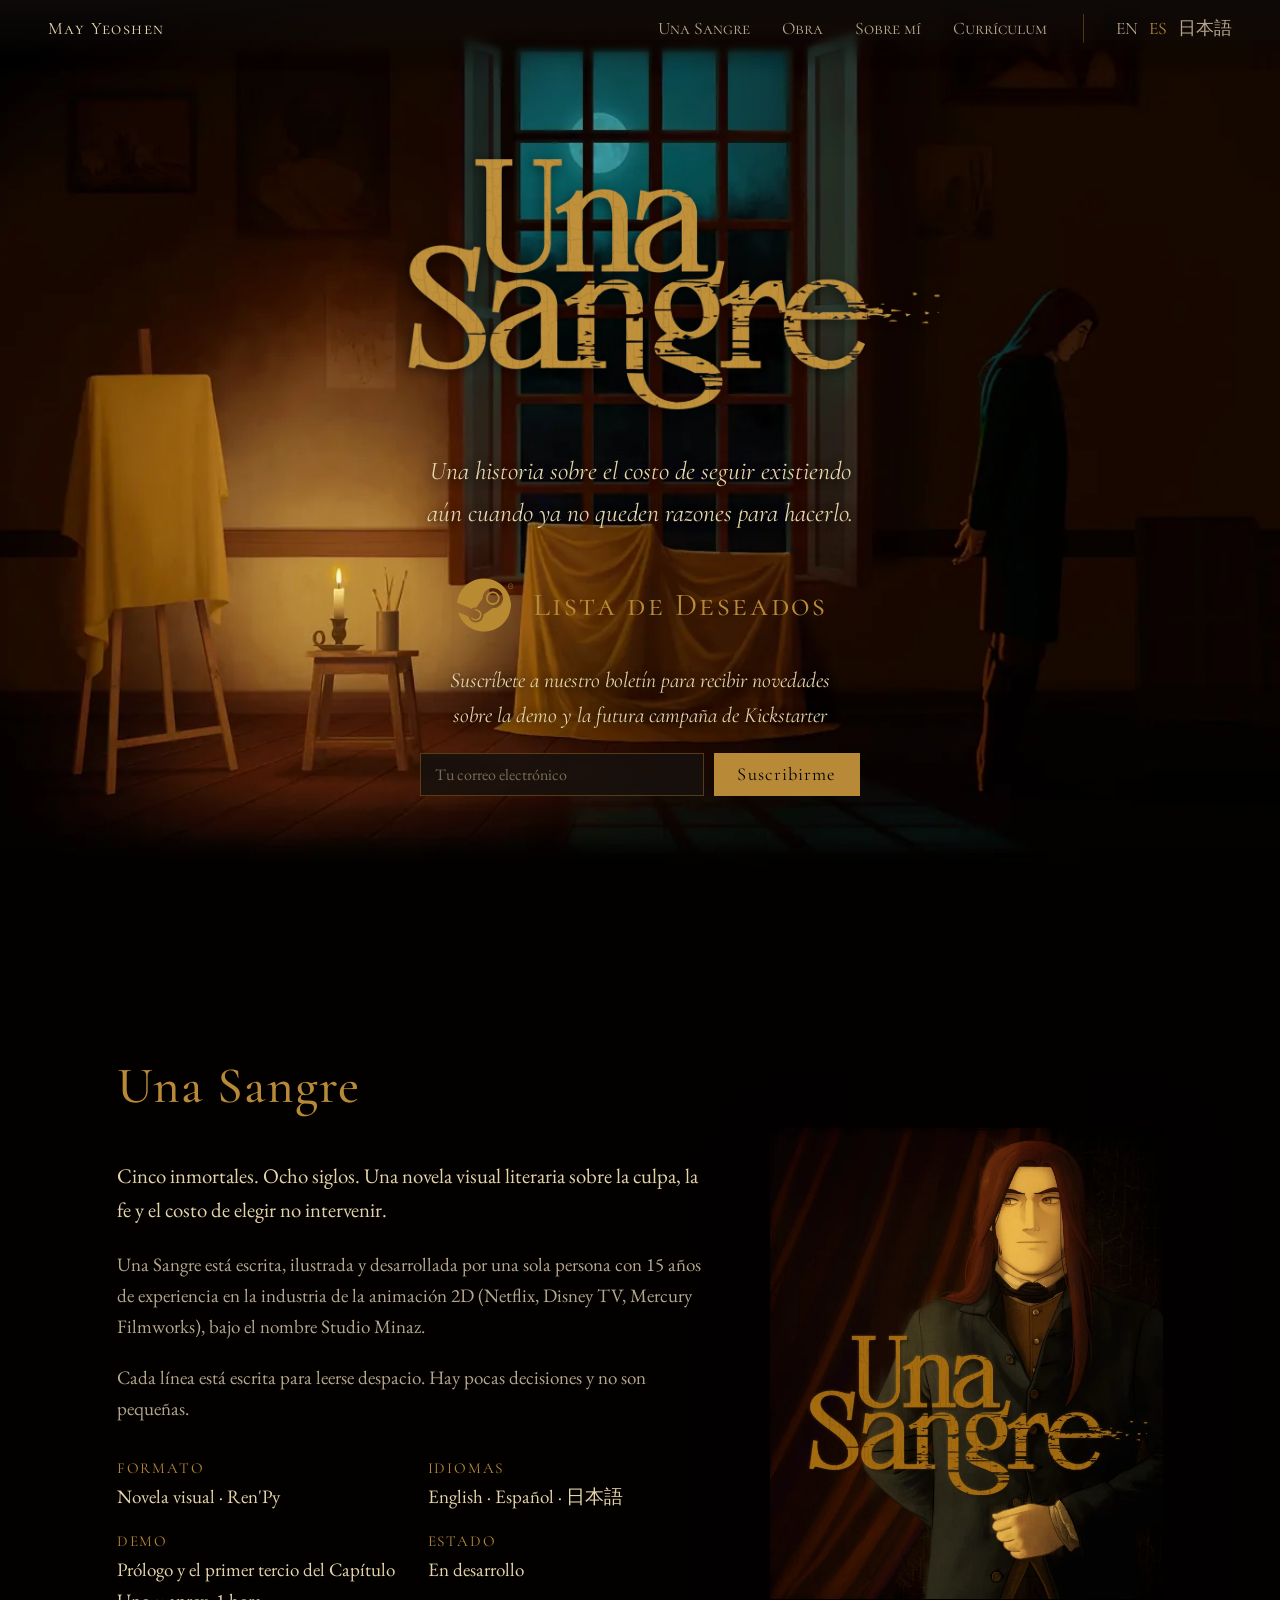
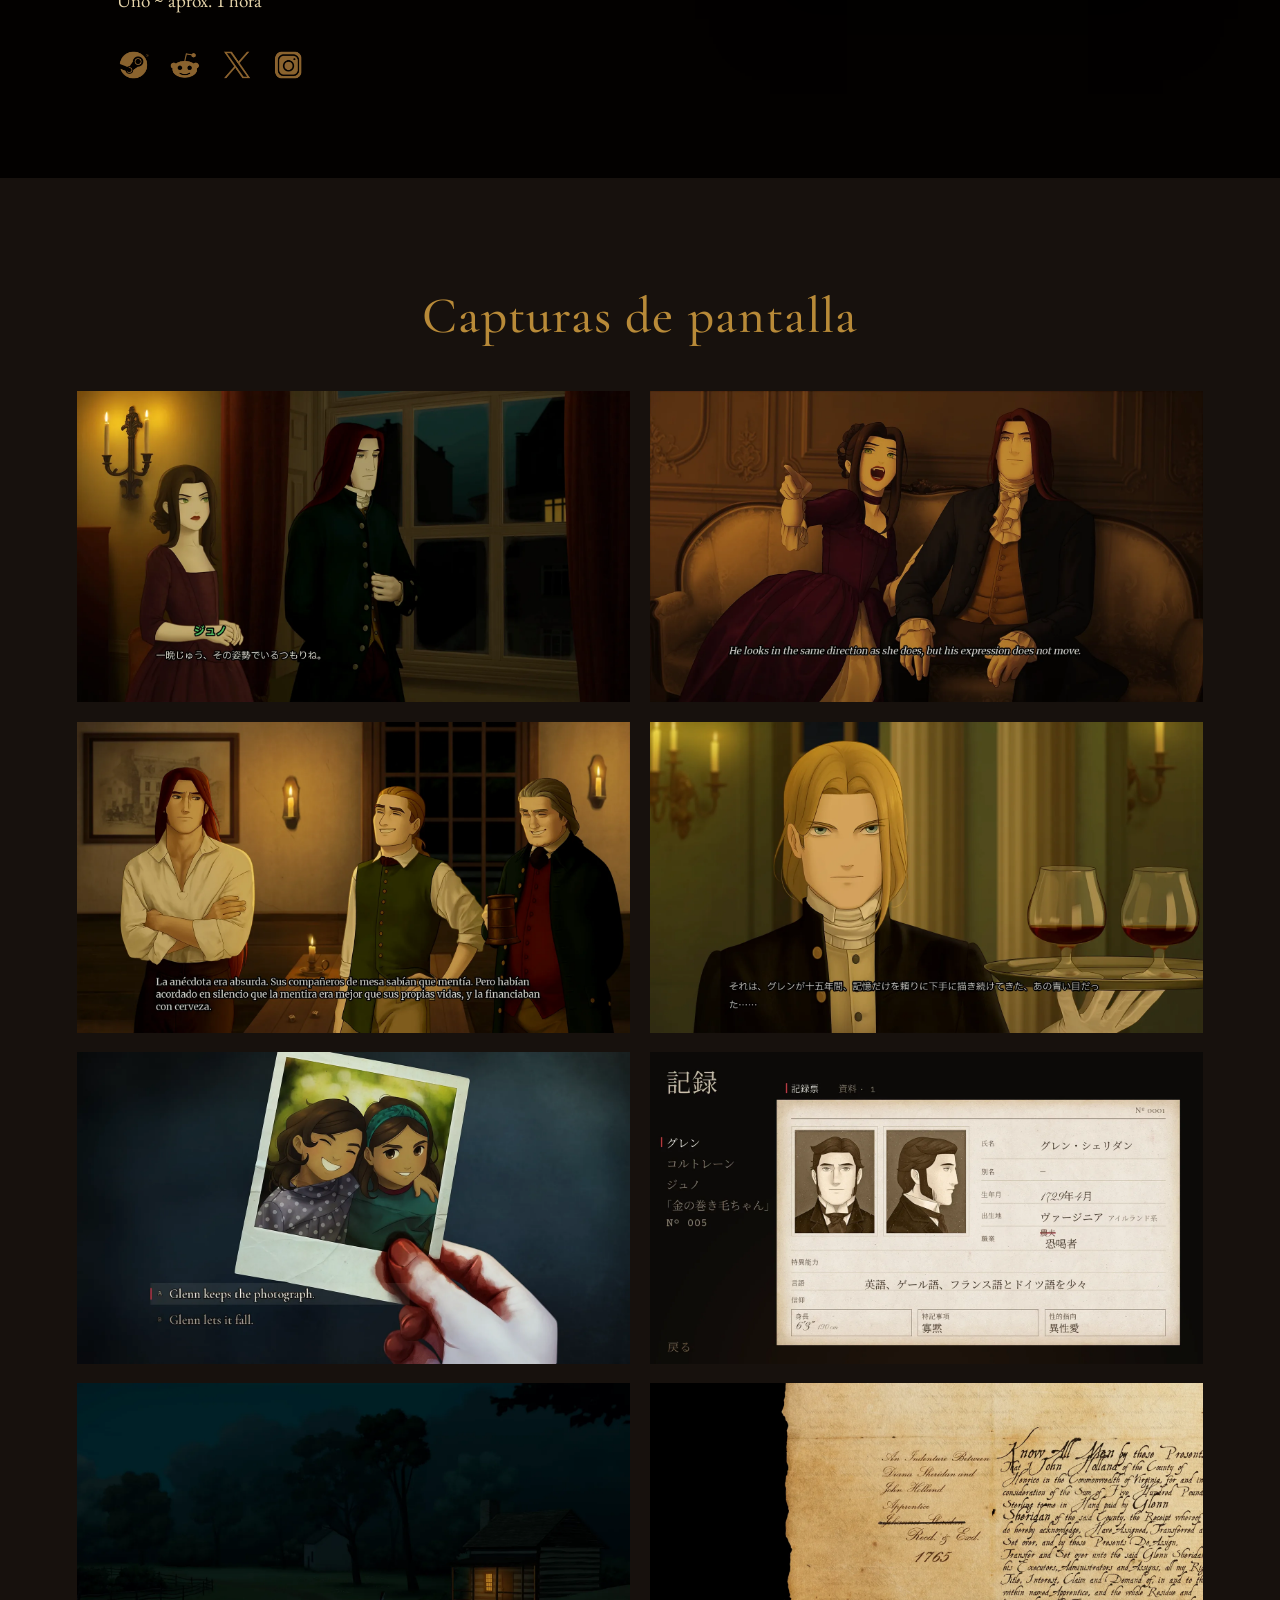
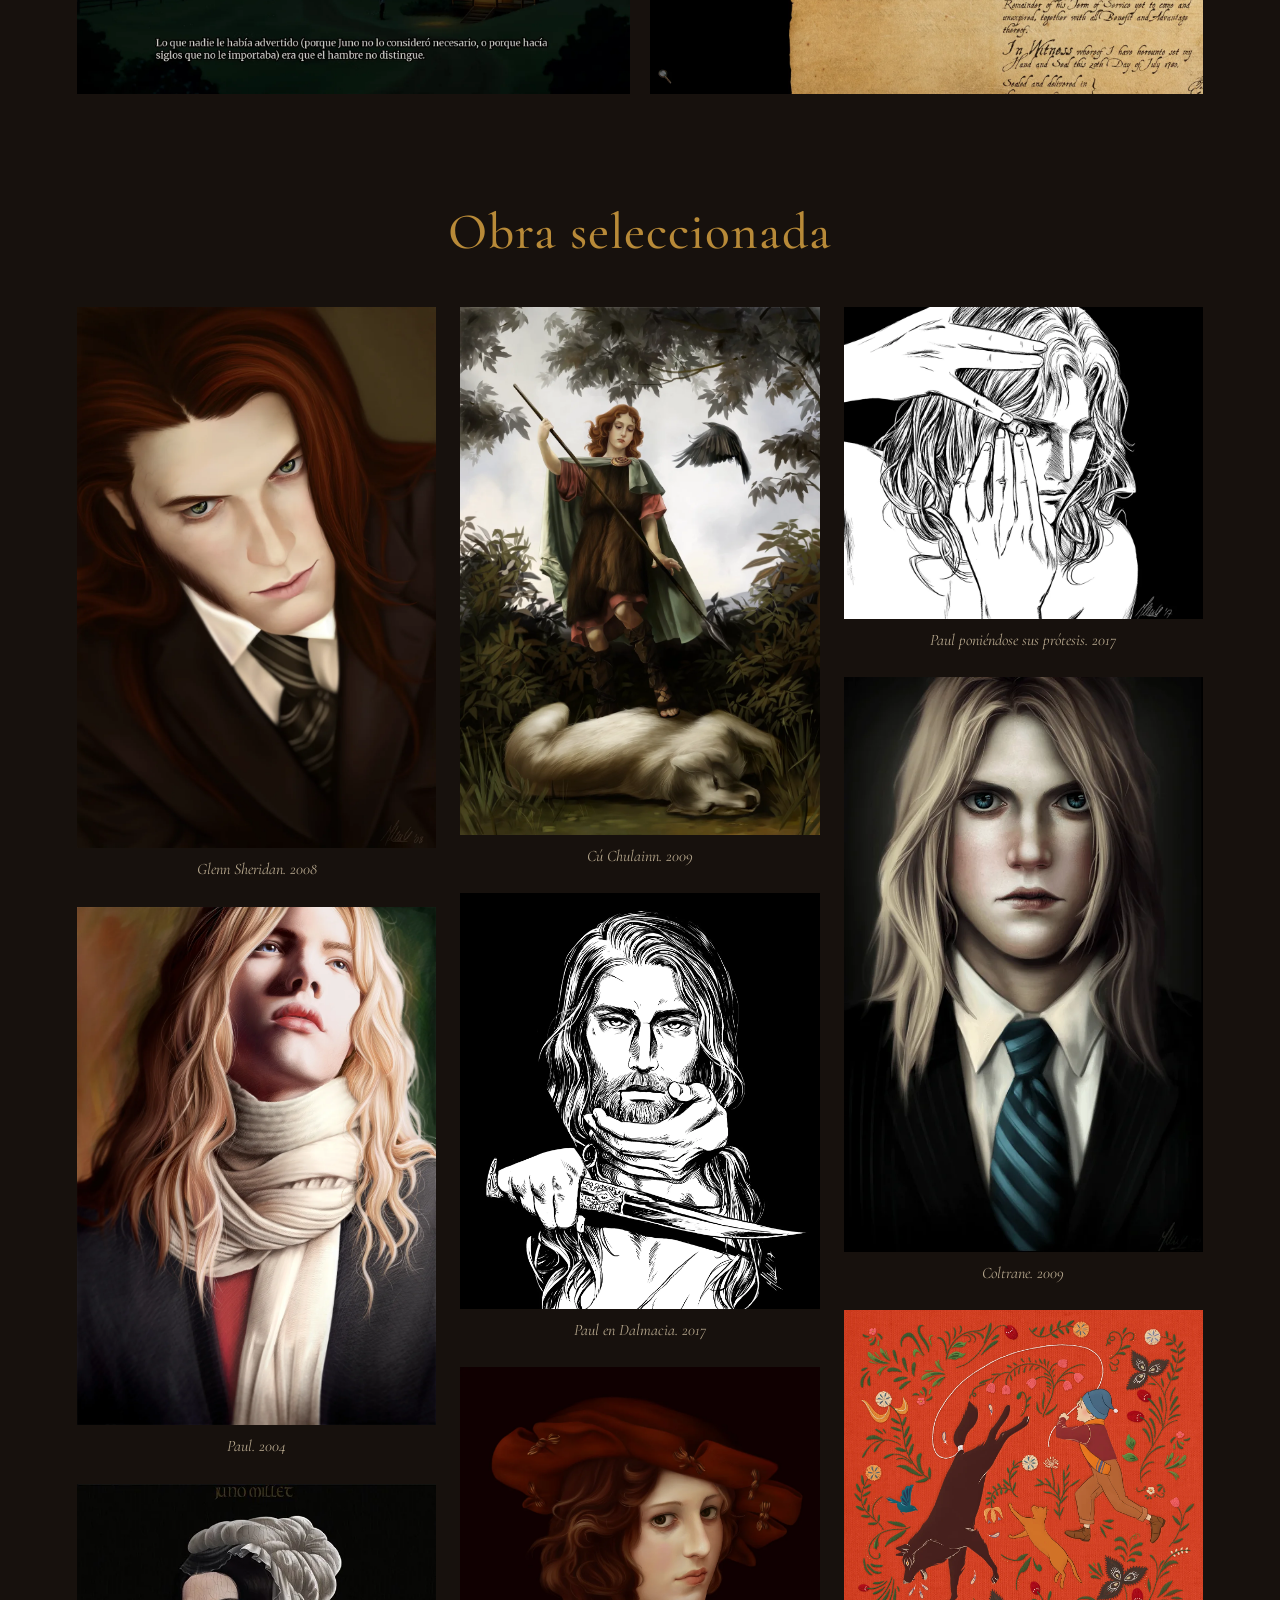
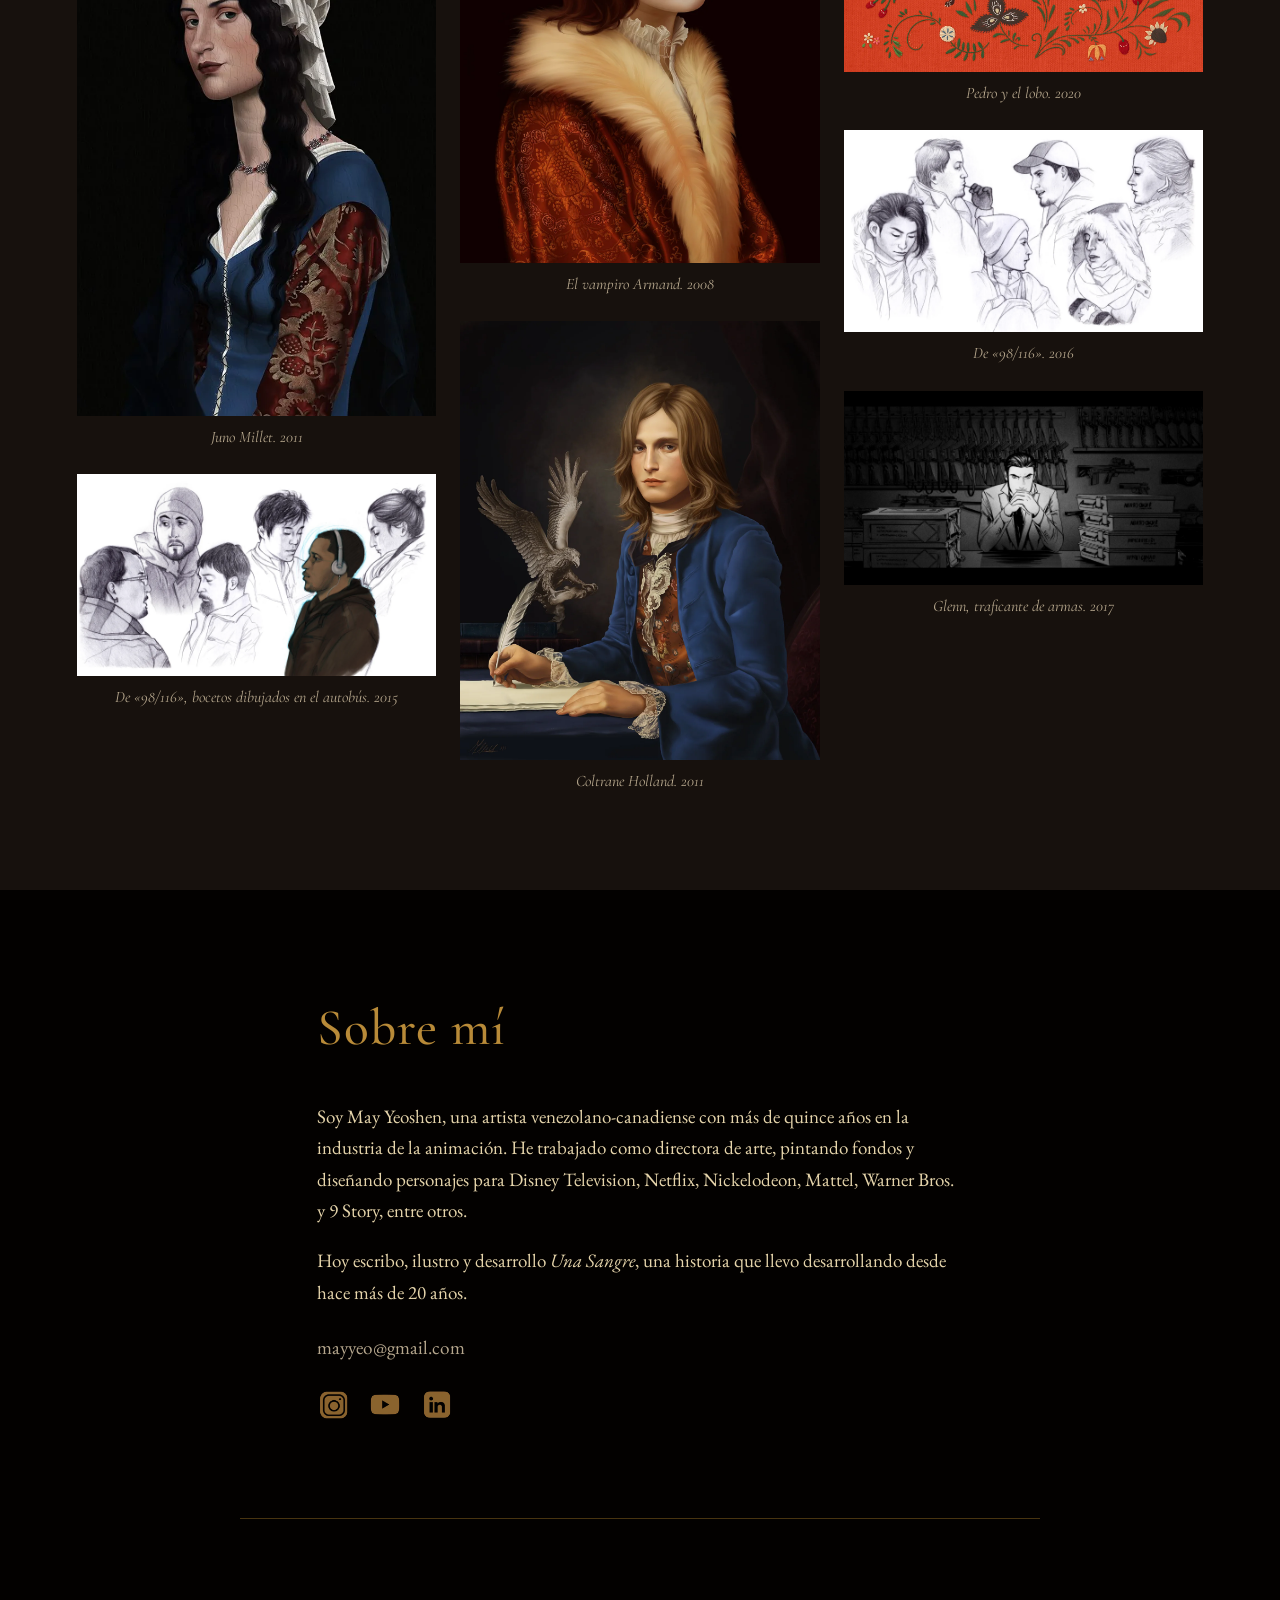
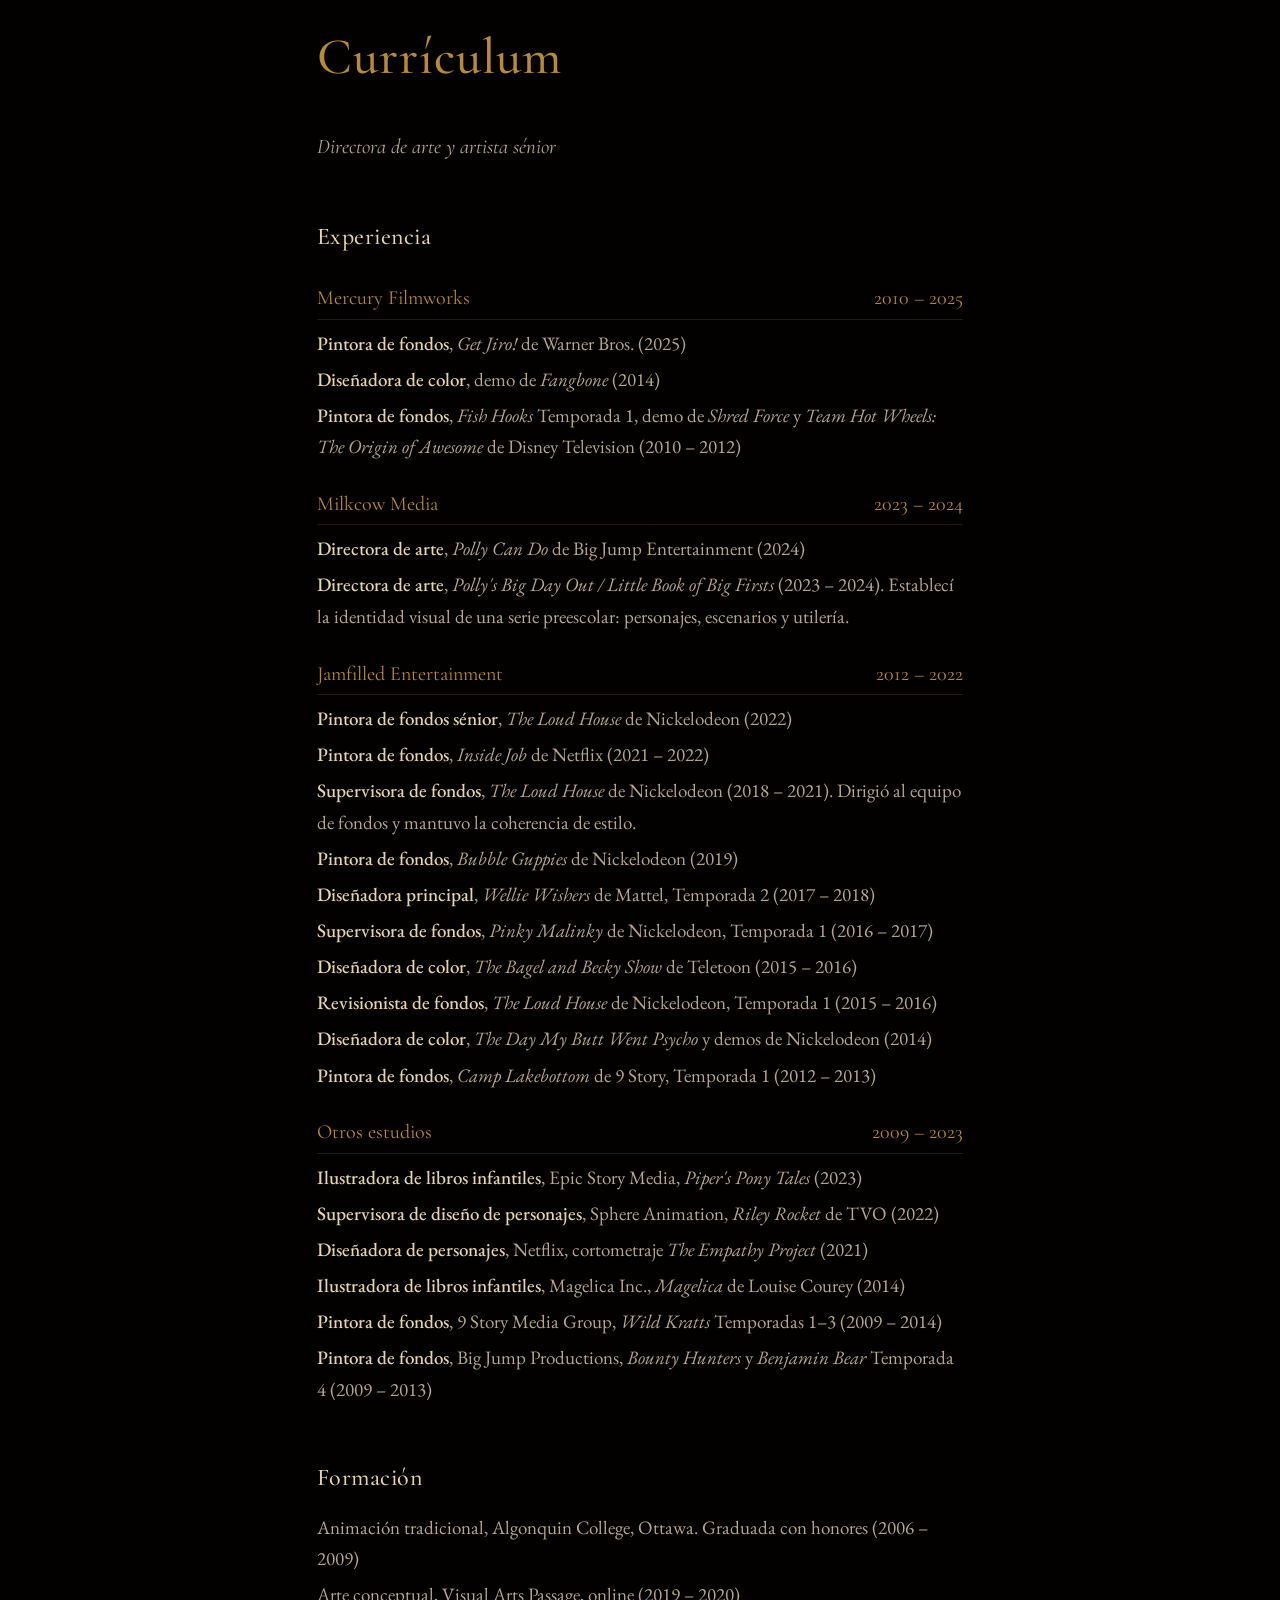
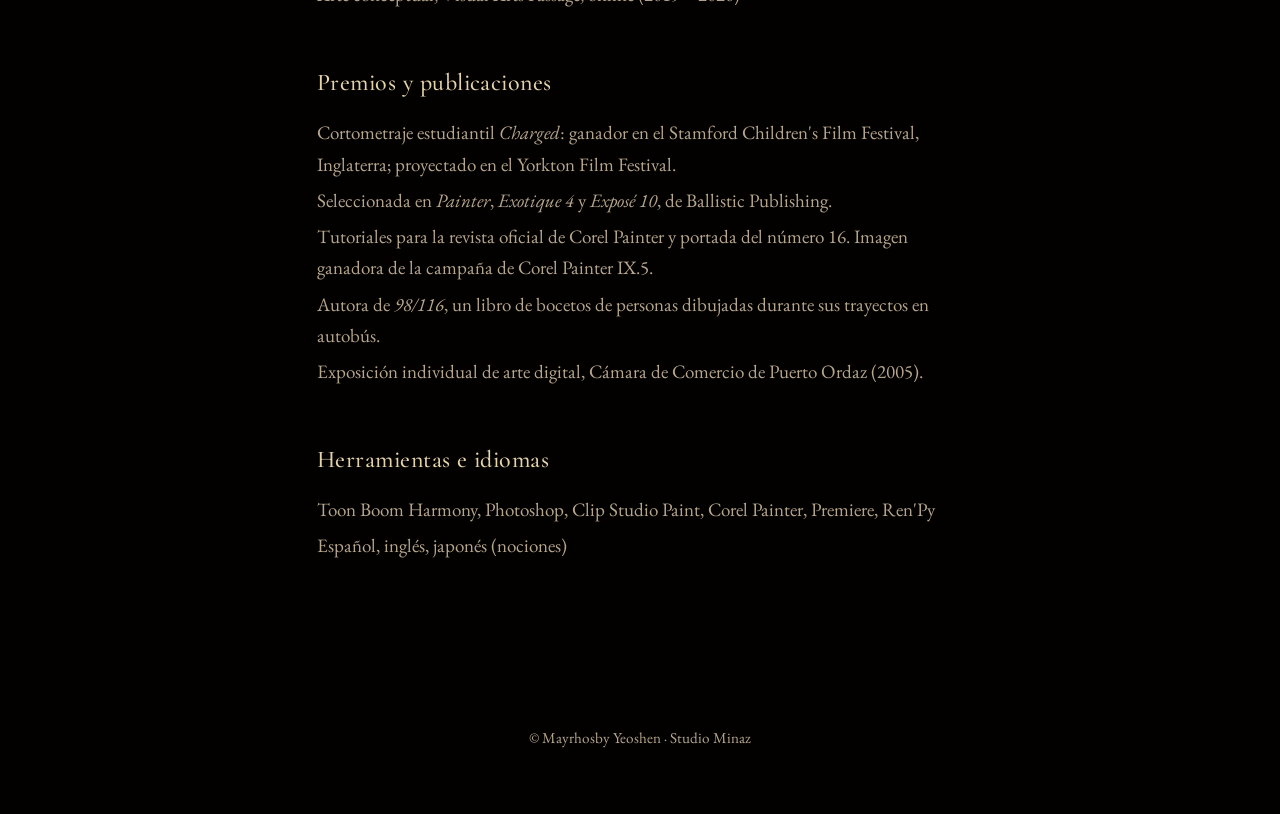
==== es/index.html @ 5b1d0a5a "Kit newsletter box. 3 languages Added Kit newsletter box below Steam wishlist. The page now works in" ====
<!doctype html>
<html lang="es">
<head>
<meta charset="utf-8">
<meta name="viewport" content="width=device-width, initial-scale=1">
<title>May Yeoshen — Una Sangre</title>
<meta name="description" content="May Yeoshen — directora de arte, ilustradora y creadora de Una Sangre, una novela visual literaria pintada a mano.">
<!-- Preview image for links shared on social media -->
<meta property="og:title" content="May Yeoshen — Una Sangre">
<meta property="og:description" content="Una novela visual literaria sobre cinco inmortales a lo largo de ocho siglos. Escrita, pintada y desarrollada por May Yeoshen.">
<meta property="og:image" content="https://mayyeo.com/img/una-sangre/hero.webp">
<meta property="og:locale" content="es_ES">
<!-- Language versions -->
<link rel="alternate" hreflang="en" href="https://mayyeo.com/">
<link rel="alternate" hreflang="es" href="https://mayyeo.com/es/">
<link rel="alternate" hreflang="ja" href="https://mayyeo.com/ja/">
<link rel="alternate" hreflang="x-default" href="https://mayyeo.com/">
<link rel="canonical" href="https://mayyeo.com/es/">
<link rel="preconnect" href="https://fonts.googleapis.com">
<link rel="preconnect" href="https://fonts.gstatic.com" crossorigin>
<link href="https://fonts.googleapis.com/css2?family=Cormorant+Garamond:ital,wght@0,400;0,500;0,600;1,400&family=Cormorant+SC:wght@500&family=EB+Garamond:ital,wght@0,400;0,500;1,400&display=swap" rel="stylesheet">
<link rel="stylesheet" href="../style.css">
</head>
<body>

<header class="nav">
  <a class="nav__name" href="#top">May Yeoshen</a>
  <nav>
    <a href="#una-sangre">Una Sangre</a>
    <a href="#work">Obra</a>
    <a href="#about">Sobre mí</a>
    <a href="#resume">Currículum</a>
    <span class="lang">
      <a href="../" hreflang="en" lang="en" >EN</a>
      <a href="./" hreflang="es" lang="es" aria-current="true">ES</a>
      <a href="../ja/" hreflang="ja" lang="ja" >日本語</a>
    </span>
  </nav>
</header>

<!-- ===================== UNA SANGRE ===================== -->
<section class="hero" id="top">
  <img class="hero__bg" src="../img/una-sangre/hero.webp" alt="">
  <div class="hero__content">
    <img class="hero__logo" src="../img/una-sangre/logo.webp" alt="Una Sangre">
    <p class="hero__line">Una historia sobre el costo de seguir existiendo<br>aún cuando ya no queden razones para hacerlo.</p>
    <div class="hero__actions">
      <a class="wishlist" href="https://store.steampowered.com/app/5543490/Una_Sangre/">
        <span class="icon icon--big">
          <img src="../img/icons/SteamLogoWL.webp" alt="">
          <img class="icon__hover" src="../img/icons/SteamLogoWLHover.webp" alt="">
        </span>
        <span class="wishlist__text">Lista de Deseados</span>
      </a>
    </div>
<!-- ===================== NEWSLETTER (KIT) ===================== -->
    <div class="newsletter">
      <p class="newsletter__note">Suscríbete a nuestro boletín para recibir novedades<br>sobre la demo y la futura campaña de Kickstarter</p>
      <script src="https://f.convertkit.com/ckjs/ck.5.js"></script>
      <form action="https://app.kit.com/forms/10202096/subscriptions" class="seva-form formkit-form newsletter__form" method="post" data-sv-form="10202096" data-uid="24d27577b9" data-format="inline" data-version="5">
        <div data-style="clean">
          <ul class="formkit-alert formkit-alert-error" data-element="errors" data-group="alert"></ul>
          <div data-element="fields" class="newsletter__fields">
            <div class="formkit-field">
              <input class="formkit-input newsletter__input" name="email_address" aria-label="Correo electrónico" placeholder="Tu correo electrónico" required="" type="email">
            </div>
            <button data-element="submit" class="btn btn--gold newsletter__submit">
              <span>Suscribirme</span>
            </button>
          </div>
        </div>
      </form>
    </div>
  </div>
</section>

<section class="game" id="una-sangre">
  <div class="game__text">
    <h2>Una Sangre</h2>
    <p class="lead">Cinco inmortales. Ocho siglos. Una novela visual literaria sobre la culpa, la fe y el costo de elegir no intervenir.</p>
    <p>Una Sangre está escrita, ilustrada y desarrollada por una sola persona con 15 años de experiencia en la industria de la animación 2D (Netflix, Disney TV, Mercury Filmworks), bajo el nombre Studio Minaz.</p>
    <p>Cada línea está escrita para leerse despacio. Hay pocas decisiones y no son pequeñas.</p>
    <dl class="facts">
      <div><dt>Formato</dt><dd>Novela visual · Ren'Py</dd></div>
      <div><dt>Idiomas</dt><dd>English · Español · 日本語</dd></div>
      <div><dt>Demo</dt><dd>Prólogo y el primer tercio del Capítulo Uno ~ aprox. 1 hora</dd></div>
      <div><dt>Estado</dt><dd>En desarrollo</dd></div>
    </dl>
    <div class="socials">
      <a class="icon" href="https://store.steampowered.com/app/5543490/Una_Sangre/" aria-label="Una Sangre en Steam" title="Una Sangre en Steam">
        <img src="../img/icons/steam.webp" alt="">
        <img class="icon__hover" src="../img/icons/steam-hover.webp" alt="">
      </a>
      <a class="icon" href="https://www.reddit.com/r/UnaSangreVN/" aria-label="r/UnaSangreVN en Reddit" title="r/UnaSangreVN en Reddit">
        <img src="../img/icons/reddit.webp" alt="">
        <img class="icon__hover" src="../img/icons/reddit-hover.webp" alt="">
      </a>
      <a class="icon" href="https://x.com/studioMinaz" aria-label="Studio Minaz en X" title="Studio Minaz en X">
        <img src="../img/icons/x.webp" alt="">
        <img class="icon__hover" src="../img/icons/x-hover.webp" alt="">
      </a>
      <a class="icon" href="https://www.instagram.com/studiominaz/" aria-label="Studio Minaz en Instagram" title="Studio Minaz en Instagram">
        <img src="../img/icons/instagram.webp" alt="">
        <img class="icon__hover" src="../img/icons/instagram-hover.webp" alt="">
      </a>
    </div>
  </div>
  <figure class="game__capsule">
    <img src="../img/una-sangre/store_capsule_vertical.webp" alt="Glenn Sheridan, arte principal de Una Sangre" loading="lazy">
  </figure>
</section>


<!-- ===================== WORK ===================== -->
<section class="work" id="work">
  <h2>Capturas de pantalla</h2>
  <div class="screens">
    <figure><a href="../img/screens/01.webp" class="zoom"><img src="../img/screens/01.webp" alt="Juno y Glenn en una habitación europea, versión japonesa" loading="lazy"></a></figure>
    <figure><a href="../img/screens/02.webp" class="zoom"><img src="../img/screens/02.webp" alt="Juno riendo en un salón, versión en inglés" loading="lazy"></a></figure>
    <figure><a href="../img/screens/03.webp" class="zoom"><img src="../img/screens/03.webp" alt="La taberna, versión en español" loading="lazy"></a></figure>
    <figure><a href="../img/screens/04.webp" class="zoom"><img src="../img/screens/04.webp" alt="Coltrane en la fiesta de los Holland, versión japonesa" loading="lazy"></a></figure>
    <figure><a href="../img/screens/05.webp" class="zoom"><img src="../img/screens/05.webp" alt="Decisión Uno: la polaroid" loading="lazy"></a></figure>
    <figure><a href="../img/screens/06.webp" class="zoom"><img src="../img/screens/06.webp" alt="Archivo: registro de Glenn" loading="lazy"></a></figure>
    <figure><a href="../img/screens/07.webp" class="zoom"><img src="../img/screens/07.webp" alt="La casa de Diana, versión en español" loading="lazy"></a></figure>
    <figure><a href="../img/screens/08.webp" class="zoom"><img src="../img/screens/08.webp" alt="Contrato de servidumbre. 1765" loading="lazy"></a></figure>
  </div>

  <h2 class="work__title">Obra seleccionada</h2>
  <div class="masonry">
    <figure><a href="../img/work/glenn-2008.webp" class="zoom"><img src="../img/work/glenn-2008.webp" alt="Retrato de un hombre de cabello largo y rojo con traje oscuro" loading="lazy"></a><figcaption>Glenn Sheridan. 2008</figcaption></figure>
    <figure><a href="../img/work/paul-scarf.webp" class="zoom"><img src="../img/work/paul-scarf.webp" alt="Retrato de un joven de cabello largo y rubio con una bufanda blanca" loading="lazy"></a><figcaption>Paul. 2004</figcaption></figure>
    <figure><a href="../img/work/juno-millet.webp" class="zoom"><img src="../img/work/juno-millet.webp" alt="Retrato de una mujer con trajedel siglo XVI" loading="lazy"></a><figcaption>Juno Millet. 2011</figcaption></figure>
    <figure><a href="../img/work/bus-01.webp" class="zoom"><img src="../img/work/bus-01.webp" alt="Bocetos a lápiz de pasajeros de autobús" loading="lazy"></a><figcaption>De «98/116», bocetos dibujados en el autobús. 2015</figcaption></figure>
    <figure><a href="../img/work/cuchulainn.webp" class="zoom"><img src="../img/work/cuchulainn.webp" alt="Ilustración de un guerrero con una lanza de pie sobre un lobo caído" loading="lazy"></a><figcaption>Cú Chulainn. 2009</figcaption></figure>
    <figure><a href="../img/work/dagger-ink.webp" class="zoom"><img src="../img/work/dagger-ink.webp" alt="Dibujo a tinta de un hombre barbudo con una daga en el cuello" loading="lazy"></a><figcaption>Paul en Dalmacia. 2017</figcaption></figure>
    <figure><a href="../img/work/red-cap.webp" class="zoom"><img src="../img/work/red-cap.webp" alt="Retrato de estilo renacentista con traje rojo" loading="lazy"></a><figcaption>El vampiro Armand. 2008</figcaption></figure>
    <figure><a href="../img/work/quill.webp" class="zoom"><img src="../img/work/quill.webp" alt="Retrato del siglo XVIII de un joven escribiendo con una pluma" loading="lazy"></a><figcaption>Coltrane Holland. 2011</figcaption></figure>
    <figure><a href="../img/work/hands-ink.webp" class="zoom"><img src="../img/work/hands-ink.webp" alt="Dibujo a tinta de un hombre colocándose unos ojos protésicos" loading="lazy"></a><figcaption>Paul poniéndose sus prótesis. 2017</figcaption></figure>
    <figure><a href="../img/work/blond-suit.webp" class="zoom"><img src="../img/work/blond-suit.webp" alt="Retrato de un joven rubio con traje y corbata a rayas" loading="lazy"></a><figcaption>Coltrane. 2009</figcaption></figure>
    <figure><a href="../img/work/folk-red.webp" class="zoom"><img src="../img/work/folk-red.webp" alt="Ilustración de arte popular de un niño, un lobo y un gato sobre fondo rojo" loading="lazy"></a><figcaption>Pedro y el lobo. 2020</figcaption></figure>
    <figure><a href="../img/work/bus-02.webp" class="zoom"><img src="../img/work/bus-02.webp" alt="Bocetos a lápiz de pasajeros de autobús en invierno" loading="lazy"></a><figcaption>De «98/116». 2016</figcaption></figure>
    <figure><a href="../img/work/armory.webp" class="zoom"><img src="../img/work/armory.webp" alt="Ilustración a tinta de un hombre con traje frente a una pared de fusiles" loading="lazy"></a><figcaption>Glenn, traficante de armas. 2017</figcaption></figure>
  </div>
</section>

<!-- ===================== ABOUT ===================== -->
<section class="about" id="about">
  <h2>Sobre mí</h2>
  <p>Soy May Yeoshen, una artista venezolano-canadiense con más de quince años en la industria de la animación. He trabajado como directora de arte, pintando fondos y diseñando personajes para Disney Television, Netflix, Nickelodeon, Mattel, Warner Bros. y 9 Story, entre otros.</p>
  <p>Hoy escribo, ilustro y desarrollo <em>Una Sangre</em>, una historia que llevo desarrollando desde hace más de 20 años.</p>
  <p class="contact"><a href="mailto:mayyeo@gmail.com">mayyeo@gmail.com</a></p>
  <div class="socials">
      <a class="icon" href="https://www.instagram.com/mayyeoshen" aria-label="Instagram" title="Instagram">
        <img src="../img/icons/instagram.webp" alt="">
        <img class="icon__hover" src="../img/icons/instagram-hover.webp" alt="">
      </a>
      <a class="icon" href="https://www.youtube.com/@MayYeo" aria-label="YouTube" title="YouTube">
        <img src="../img/icons/youtube.webp" alt="">
        <img class="icon__hover" src="../img/icons/youtube-hover.webp" alt="">
      </a>
      <a class="icon" href="https://www.linkedin.com/in/mayrhosby-yeoshen-17bb9021/" aria-label="LinkedIn" title="LinkedIn">
        <img src="../img/icons/linkedin.webp" alt="">
        <img class="icon__hover" src="../img/icons/linkedin-hover.webp" alt="">
      </a>
  </div>
</section>

<!-- ===================== RÉSUMÉ ===================== -->
<section class="resume" id="resume">
  <h2>Currículum</h2>
  <p class="resume__title">Directora de arte y artista sénior</p>

  <h3>Experiencia</h3>

  <div class="job"><div class="job__head"><span>Mercury Filmworks</span><span>2010 – 2025</span></div>
    <p><b>Pintora de fondos</b>, <i>Get Jiro!</i> de Warner Bros. (2025)</p>
    <p><b>Diseñadora de color</b>, demo de <i>Fangbone</i> (2014)</p>
    <p><b>Pintora de fondos</b>, <i>Fish Hooks</i> Temporada 1, demo de <i>Shred Force</i> y <i>Team Hot Wheels: The Origin of Awesome</i> de Disney Television (2010 – 2012)</p>
  </div>

  <div class="job"><div class="job__head"><span>Milkcow Media</span><span>2023 – 2024</span></div>
    <p><b>Directora de arte</b>, <i>Polly Can Do</i> de Big Jump Entertainment (2024)</p>
    <p><b>Directora de arte</b>, <i>Polly's Big Day Out / Little Book of Big Firsts</i> (2023 – 2024). Establecí la identidad visual de una serie preescolar: personajes, escenarios y utilería.</p>
  </div>

  <div class="job"><div class="job__head"><span>Jamfilled Entertainment</span><span>2012 – 2022</span></div>
    <p><b>Pintora de fondos sénior</b>, <i>The Loud House</i> de Nickelodeon (2022)</p>
    <p><b>Pintora de fondos</b>, <i>Inside Job</i> de Netflix (2021 – 2022)</p>
    <p><b>Supervisora de fondos</b>, <i>The Loud House</i> de Nickelodeon (2018 – 2021). Dirigió al equipo de fondos y mantuvo la coherencia de estilo.</p>
    <p><b>Pintora de fondos</b>, <i>Bubble Guppies</i> de Nickelodeon (2019)</p>
    <p><b>Diseñadora principal</b>, <i>Wellie Wishers</i> de Mattel, Temporada 2 (2017 – 2018)</p>
    <p><b>Supervisora de fondos</b>, <i>Pinky Malinky</i> de Nickelodeon, Temporada 1 (2016 – 2017)</p>
    <p><b>Diseñadora de color</b>, <i>The Bagel and Becky Show</i> de Teletoon (2015 – 2016)</p>
    <p><b>Revisionista de fondos</b>, <i>The Loud House</i> de Nickelodeon, Temporada 1 (2015 – 2016)</p>
    <p><b>Diseñadora de color</b>, <i>The Day My Butt Went Psycho</i> y demos de Nickelodeon (2014)</p>
    <p><b>Pintora de fondos</b>, <i>Camp Lakebottom</i> de 9 Story, Temporada 1 (2012 – 2013)</p>
  </div>

  <div class="job"><div class="job__head"><span>Otros estudios</span><span>2009 – 2023</span></div>
    <p><b>Ilustradora de libros infantiles</b>, Epic Story Media, <i>Piper's Pony Tales</i> (2023)</p>
    <p><b>Supervisora de diseño de personajes</b>, Sphere Animation, <i>Riley Rocket</i> de TVO (2022)</p>
    <p><b>Diseñadora de personajes</b>, Netflix, cortometraje <i>The Empathy Project</i> (2021)</p>
    <p><b>Ilustradora de libros infantiles</b>, Magelica Inc., <i>Magelica</i> de Louise Courey (2014)</p>
    <p><b>Pintora de fondos</b>, 9 Story Media Group, <i>Wild Kratts</i> Temporadas 1–3 (2009 – 2014)</p>
    <p><b>Pintora de fondos</b>, Big Jump Productions, <i>Bounty Hunters</i> y <i>Benjamin Bear</i> Temporada 4 (2009 – 2013)</p>
  </div>

  <h3>Formación</h3>
  <p>Animación tradicional, Algonquin College, Ottawa. Graduada con honores (2006 – 2009)</p>
  <p>Arte conceptual, Visual Arts Passage, online (2019 – 2020)</p>

  <h3>Premios y publicaciones</h3>
  <p>Cortometraje estudiantil <i>Charged</i>: ganador en el Stamford Children's Film Festival, Inglaterra; proyectado en el Yorkton Film Festival.</p>
  <p>Seleccionada en <i>Painter</i>, <i>Exotique 4</i> y <i>Exposé 10</i>, de Ballistic Publishing.</p>
  <p>Tutoriales para la revista oficial de Corel Painter y portada del número 16. Imagen ganadora de la campaña de Corel Painter IX.5.</p>
  <p>Autora de <i>98/116</i>, un libro de bocetos de personas dibujadas durante sus trayectos en autobús.</p>
  <p>Exposición individual de arte digital, Cámara de Comercio de Puerto Ordaz (2005).</p>

  <h3>Herramientas e idiomas</h3>
  <p>Toon Boom Harmony, Photoshop, Clip Studio Paint, Corel Painter, Premiere, Ren'Py</p>
  <p>Español, inglés, japonés (nociones)</p>
</section>

<footer class="foot">
  <p>© Mayrhosby Yeoshen · Studio Minaz</p>
</footer>

<!-- Click on any image to see it larger -->
<dialog class="lightbox" id="lightbox">
  <img src="" alt="">
  <button type="button" aria-label="Cerrar">×</button>
</dialog>
<script>
  const box = document.getElementById('lightbox');
  const big = box.querySelector('img');
  document.querySelectorAll('a.zoom').forEach(a => {
    a.addEventListener('click', e => {
      e.preventDefault();
      big.src = a.getAttribute('href');
      big.alt = a.querySelector('img').alt;
      box.showModal();
    });
  });
  box.addEventListener('click', () => box.close());
</script>

</body>
</html>
---- style.css ----
/* ---------- Colours and type ---------- */
:root{
  --ink:#030100;          /* page background */
  --ink-2:#17110d;        /* raised sections */
  --paper:#e5d4aa;        /* main text */
  --paper-dim:#b5a68c;    /* secondary text */
  --gold:#b88a38;         /* Una Sangre logo gold */
  --gold-soft:rgba(200,146,47,.35);
  --serif-display:"Cormorant Garamond", Georgia, serif;
  --serif-menu:"Cormorant SC", Georgia, serif;
  --serif-text:"EB Garamond", Georgia, serif;
}
*{box-sizing:border-box}
html{scroll-behavior:smooth}
body{
  margin:0; background:var(--ink); color:var(--paper);
  font-family:var(--serif-text); font-size:19px; line-height:1.65;
  -webkit-font-smoothing:antialiased;
}
img{max-width:100%; display:block}
a{color:var(--paper-dim); text-decoration:none}
a:hover{color:var(--paper)}
h2,h3{font-family:var(--serif-display); font-weight:500; letter-spacing:.02em; margin:0 0 .6em}
h2{font-size:clamp(2.2rem,5vw,3.2rem); color:var(--gold)}
h3{font-size:1.5rem; color:var(--paper); margin-top:2.2em}

/* ---------- Navigation ---------- */
.nav{
  position:fixed; inset:0 0 auto 0; z-index:10;
  display:flex; justify-content:space-between; align-items:center; gap:1rem;
  padding:.9rem clamp(16px,4vw,48px) 1.8rem;
  background:linear-gradient(to bottom, rgba(13,10,8,.92), rgba(13,10,8,0));
  backdrop-filter:blur(3px);
  -webkit-mask-image:linear-gradient(to bottom, #000 55%, transparent);
      mask-image:linear-gradient(to bottom, #000 55%, transparent);
  font-family:var(--serif-menu); font-size:1.1rem;
}
.nav__name{color:var(--paper); letter-spacing:.08em}
.nav nav{display:flex; gap:clamp(.8rem,2.5vw,2rem); flex-wrap:wrap; justify-content:flex-end}
.nav nav a{color:var(--paper-dim)}
.nav nav a:hover{color:var(--paper); text-decoration:none}

/* ---------- Hero ---------- */
.hero{position:relative; min-height:100svh; display:grid; place-items:center; overflow:hidden}
.hero__bg{position:absolute; inset:0; width:100%; height:100%; object-fit:cover; object-position:60% center}
.hero__content{position: relative; text-align: center; padding: 3rem 16px 3.5rem; max-width: 760px}
.hero__logo{width:min(560px,82vw); margin:0 auto 1.4rem; transform:translateX(6%)}
.hero__line{font-family:var(--serif-display); font-style:italic; font-size:clamp(1.25rem,2.6vw,1.6rem); color:var(--paper); margin:0 0 2rem; text-shadow:0 2px 10px rgba(0,0,0,.8)}
.hero__actions{display:flex; gap:1rem; justify-content:center; flex-wrap:wrap}

.btn{
  display:inline-block; padding:.7rem 1.5rem; border:1px solid var(--gold-soft);
  color:var(--paper); font-family:var(--serif-display); font-size:1.15rem; letter-spacing:.06em;
  background:rgba(13,10,8,.45); transition:border-color .2s, background .2s;
}
.btn:hover{border-color:var(--gold); text-decoration:none}
.btn--gold{background:var(--gold); color:var(--ink); border-color:var(--gold)}
.btn--gold:hover{background:#cda14f}

/* ---------- Game ---------- */
section{padding:clamp(3rem,8vw,6rem) clamp(16px,6vw,96px)}
.game{display:grid; grid-template-columns:1.2fr .8fr; gap:clamp(2rem,5vw,5rem); align-items:center; max-width:1200px; margin:0 auto}
.lead{font-size:1.3rem; color:var(--paper)}
.game p{color:var(--paper-dim)}
.game .lead{color:var(--paper)}
.game__capsule img{border:0px solid var(--gold-soft); box-shadow:0 20px 50px rgba(0,0,0,.6)}
.facts{display:grid; grid-template-columns:repeat(2,1fr); gap:1rem 2rem; margin:2rem 0}
.facts dt{font-family:var(--serif-display); color:var(--gold); font-size:.95rem; letter-spacing:.12em; text-transform:uppercase}
.facts dd{margin:0}
.links{display:flex; gap:1.5rem; flex-wrap:wrap; font-family:var(--serif-display); font-size:1.15rem}



figure{margin:0}
figcaption{font-family:var(--serif-display); font-style:italic; color:var(--paper-dim); font-size:1rem; margin-top:.5rem; text-align:center}

/* ---------- Work ---------- */
.work{background:var(--ink-2)}
.work h2{text-align:center}
.masonry{columns:3 300px; column-gap:1.5rem; max-width:1300px; margin:2rem auto 0}
.masonry figure{break-inside:avoid; margin-bottom:1.5rem}

/* ---------- About & Résumé ---------- */
.about,.resume{max-width:800px; margin:0 auto}
.about p{color:var(--paper)}
.contact{font-size:1.2rem; margin:1.5rem 0}
.resume{border-top:1px solid var(--gold-soft)}
.resume__title{font-family:var(--serif-display); font-style:italic; font-size:1.3rem; color:var(--paper-dim); margin-top:-.4rem}
.resume p{margin:.3rem 0; color:var(--paper-dim)}
.resume b{color:var(--paper); font-weight:500}
.job{margin:1.6rem 0}
.job__head{display:flex; justify-content:space-between; gap:1rem; font-family:var(--serif-display); font-size:1.25rem; color:var(--gold); border-bottom:1px solid rgba(200,146,47,.18); padding-bottom:.2rem; margin-bottom:.5rem}

.foot{text-align:center; padding:3rem 16px; color:var(--paper-dim); font-size:.95rem}

/* ---------- Social icons (normal / hover swap) ---------- */
.socials{display:flex; gap:1.1rem; align-items:center; flex-wrap:wrap}
.icon{position:relative; display:inline-block; width:34px; height:34px}
.icon img{position:absolute; inset:0; width:100%; height:100%; object-fit:contain; transition:none}
.icon .icon__hover{opacity:0}
.icon:hover .icon__hover{opacity:1}
.icon:focus-visible{outline:1px solid var(--gold); outline-offset:4px}

/* ---------- Big Steam wishlist button ---------- */
.wishlist{display:inline-flex; align-items:center; gap:1rem; padding:.4rem .6rem}
.wishlist:hover{text-decoration:none}
.icon--big{width:64px; height:64px}
.wishlist:hover .icon .icon__hover{opacity:1}
.wishlist__text{font-family:var(--serif-menu); font-size:2rem; letter-spacing:.08em; color:var(--gold); transition:color .25s, text-shadow .25s}
.wishlist:hover .wishlist__text{color:#e9cf96; text-shadow:0 0 18px rgba(202,170,113,.55)}

/* ---------- Screenshots ---------- */
.screens{display:grid; grid-template-columns:repeat(2,1fr); gap:1.2rem; max-width:1300px; margin:2rem auto 0}
.screens img{width:100%; aspect-ratio:16/9; object-fit:cover}
.work__title{margin-top:clamp(4rem,8vw,6rem)}
a.zoom{display:block; cursor:zoom-in}
a.zoom img{transition:filter .25s}
a.zoom:hover img{filter:brightness(1.12)}

/* ---------- Lightbox ---------- */
.lightbox{border:0; padding:0; background:transparent; max-width:96vw; max-height:94vh; overflow:visible}
.lightbox::backdrop{background:rgba(3,1,0,.92)}
.lightbox img{max-width:96vw; max-height:94vh; width:auto; height:auto; margin:auto; box-shadow:0 20px 60px rgba(0,0,0,.8)}
.lightbox button{position:fixed; top:12px; right:18px; background:none; border:0; color:var(--paper); font-size:2.4rem; line-height:1; cursor:pointer}

/* ---------- Phones ---------- */
@media (max-width:820px){
  body{font-size:18px}
  .game{grid-template-columns:1fr}
  .game__capsule{max-width:380px; margin:0 auto}
  .nav__name{display:none}
  .nav{justify-content:center}
  .job__head{flex-direction:column; gap:0}
  .screens{grid-template-columns:1fr}
  .wishlist__text{font-size:1.6rem}
  .icon--big{width:52px; height:52px}
}

/* ---------- Newsletter (Kit Embed) ---------- */
.newsletter{
  margin-top: 1.2rem;
  text-align: center;
}
.newsletter__note{
  font-family: var(--serif-display);
  font-style: italic;
  font-size: clamp(1.1rem, 2.2vw, 1.35rem);
  color: var(--paper);
  margin: 0 0 1rem;
  text-shadow: 0 2px 10px rgba(0,0,0,.8);
}
.newsletter__fields{
  display: flex !important;
  gap: 0.6rem !important;
  flex-wrap: wrap !important;
  max-width: 440px;
  margin: 0 auto !important; /* ESTO CENTRA LA CAJA */
  justify-content: center !important;
}
.formkit-field{
  flex: 1 1 220px !important;
  margin: 0 !important;
}
.newsletter__input{
  width: 100% !important;
  height: 100% !important;
  background: rgba(23, 17, 13, 0.85) !important;
  border: 1px solid var(--gold-soft) !important;
  border-radius: 0 !important;
  color: var(--paper) !important;
  font-family: var(--serif-text) !important;
  font-size: 1rem !important;
  padding: 0.6rem 0.9rem !important;
  outline: none !important;
  transition: border-color 0.2s ease;
  backdrop-filter: blur(2px);
}
.newsletter__input:focus{
  border-color: var(--gold) !important;
}
.newsletter__input::placeholder{
  color: var(--paper-dim) !important;
  opacity: 0.6 !important;
}
.newsletter__submit{
  border-radius: 0 !important;
  padding: 0.6rem 1.4rem !important;
  cursor: pointer;
  white-space: nowrap;
}
/* Neutralizar popups o estilos invasivos de Kit */
.formkit-powered-by-convertkit-container,
.formkit-form[data-format="modal"],
.formkit-form[data-format="slide in"],
.formkit-sticky-bar{
  display: none !important;
}
.formkit-alert-success{
  font-family: var(--serif-text);
  background: rgba(22, 119, 190, 0.15) !important;
  border: 1px solid var(--gold) !important;
  color: var(--paper) !important;
  padding: 0.8rem !important;
  margin-top: 1rem !important;
}
/* ---------- Language switcher ---------- */
.lang{
  display:inline-flex; gap:.7rem; align-items:center;
  margin-left:.2rem; padding-left:clamp(.8rem,2.5vw,2rem);
  border-left:1px solid var(--gold-soft);
}
.lang a[aria-current="true"]{color:var(--gold)}

/* ---------- Japanese typography ---------- */
/* Cormorant / EB Garamond have no kana or kanji, so Japanese falls back to Noto Serif JP */
html:lang(ja){
  --serif-display:"Cormorant Garamond","Noto Serif JP","Yu Mincho","Hiragino Mincho ProN",serif;
  --serif-menu:"Cormorant SC","Noto Serif JP","Yu Mincho","Hiragino Mincho ProN",serif;
  --serif-text:"EB Garamond","Noto Serif JP","Yu Mincho","Hiragino Mincho ProN",serif;
}
html:lang(ja) body{font-size:17px; line-height:1.95; letter-spacing:.03em}
/* Japanese has no true italics: a slanted fallback looks broken */
html:lang(ja) .hero__line,
html:lang(ja) .newsletter__note,
html:lang(ja) figcaption,
html:lang(ja) .resume__title,
html:lang(ja) i,
html:lang(ja) em{font-style:normal}
html:lang(ja) .hero__line{line-height:1.8}
html:lang(ja) h2,
html:lang(ja) h3{letter-spacing:.08em}
@media (max-width:820px){
  html:lang(ja) body{font-size:16px}
}
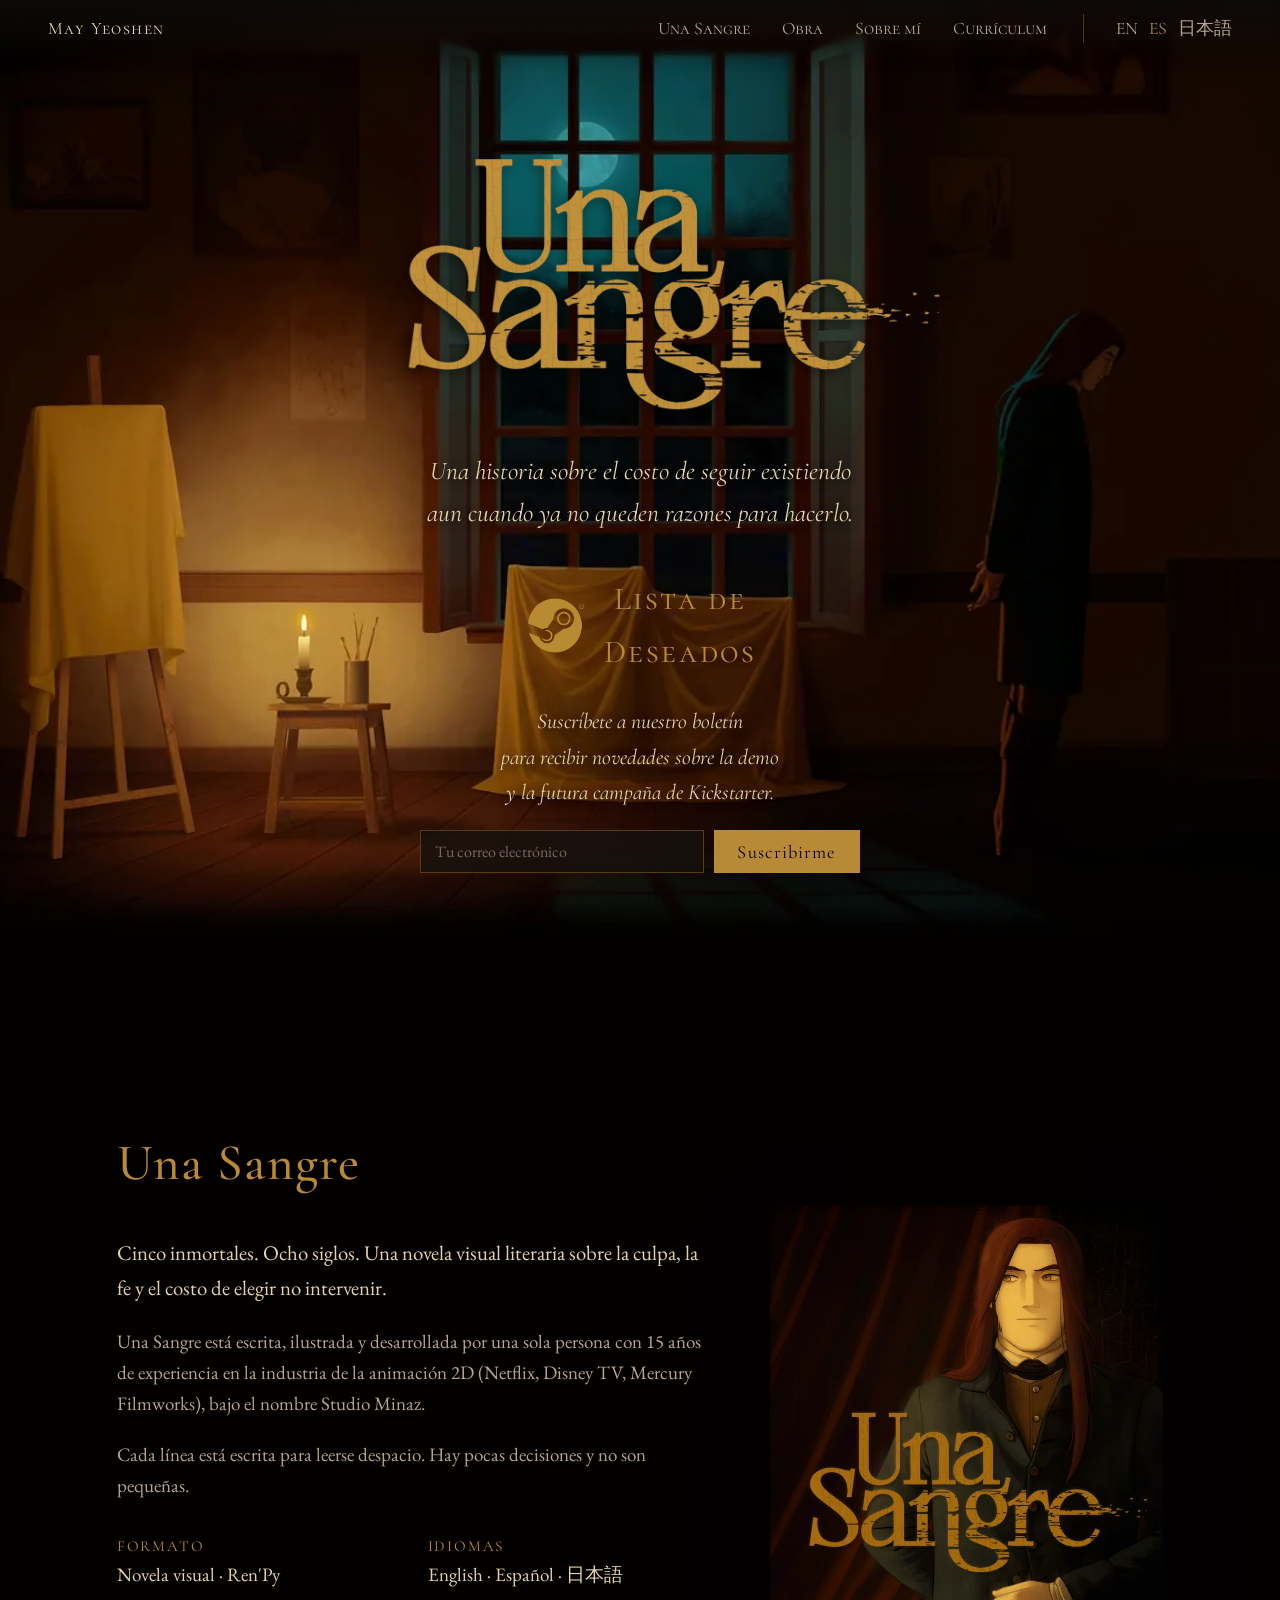
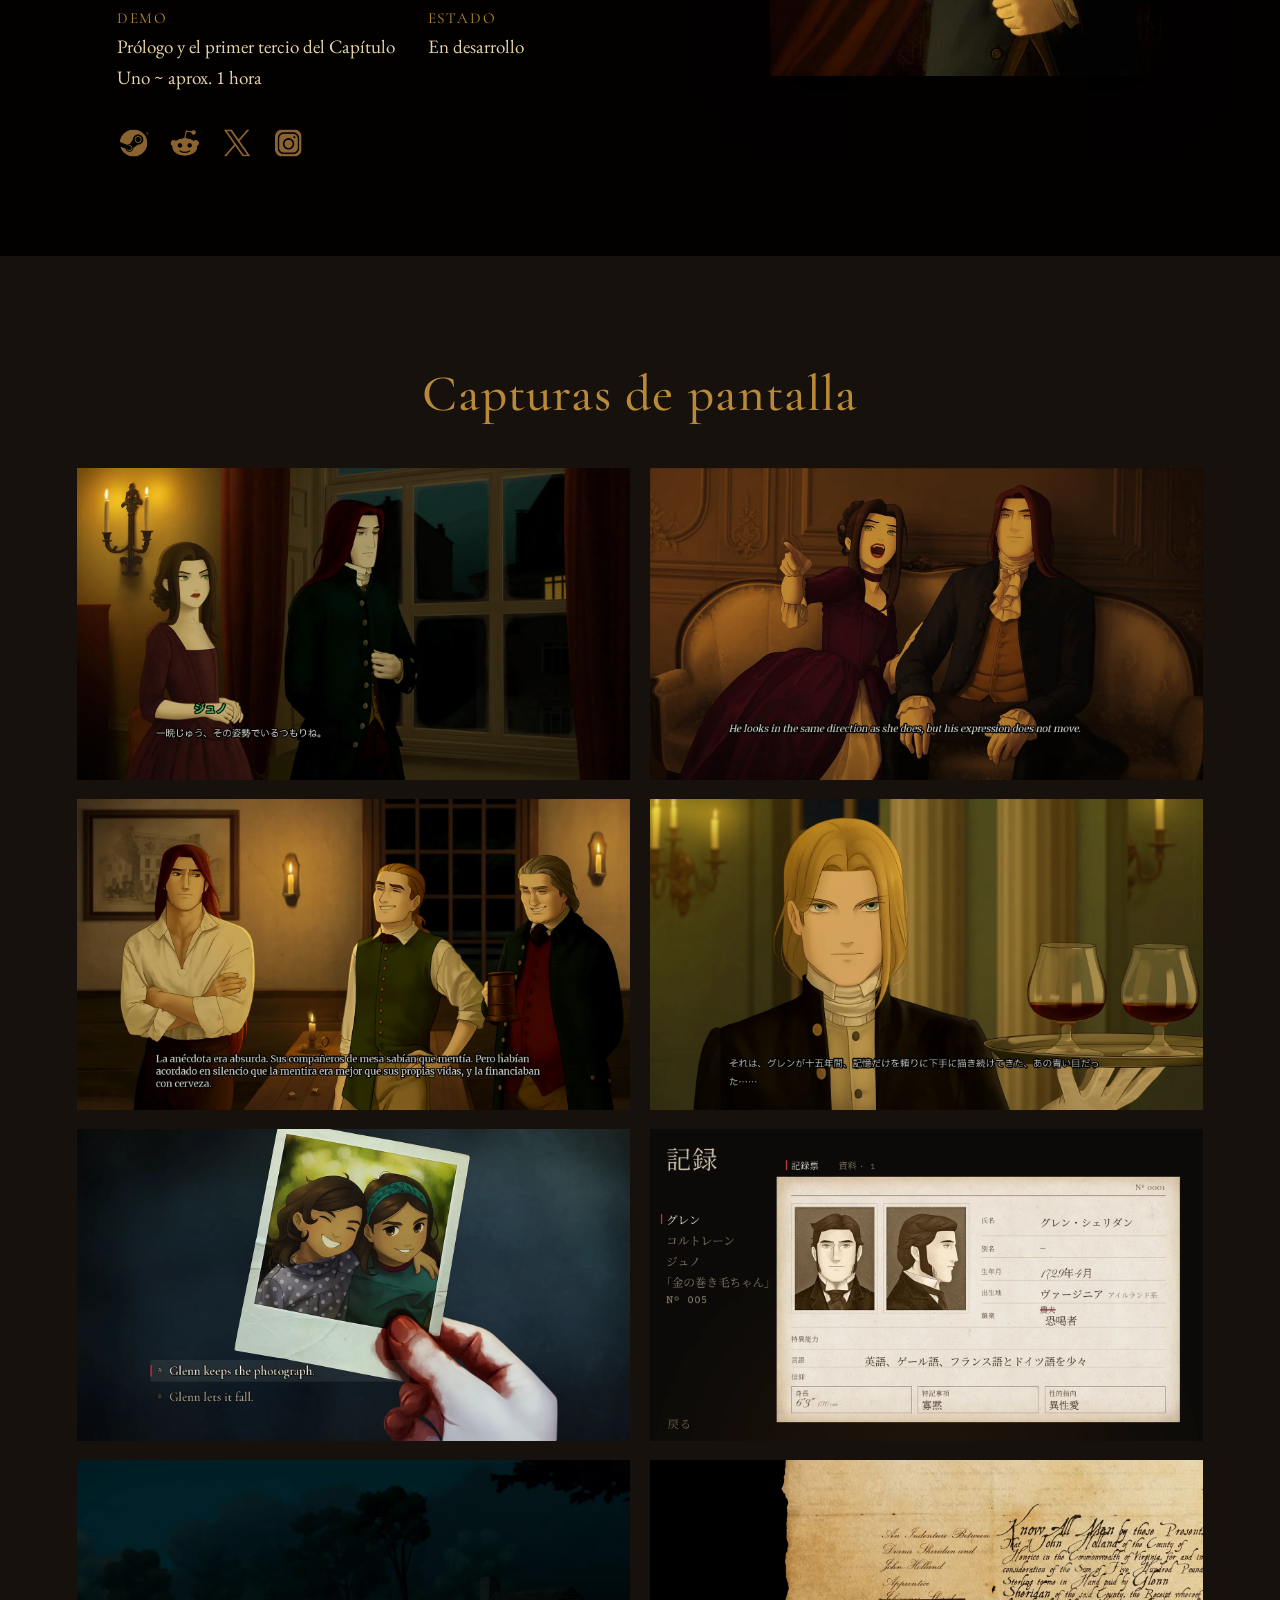
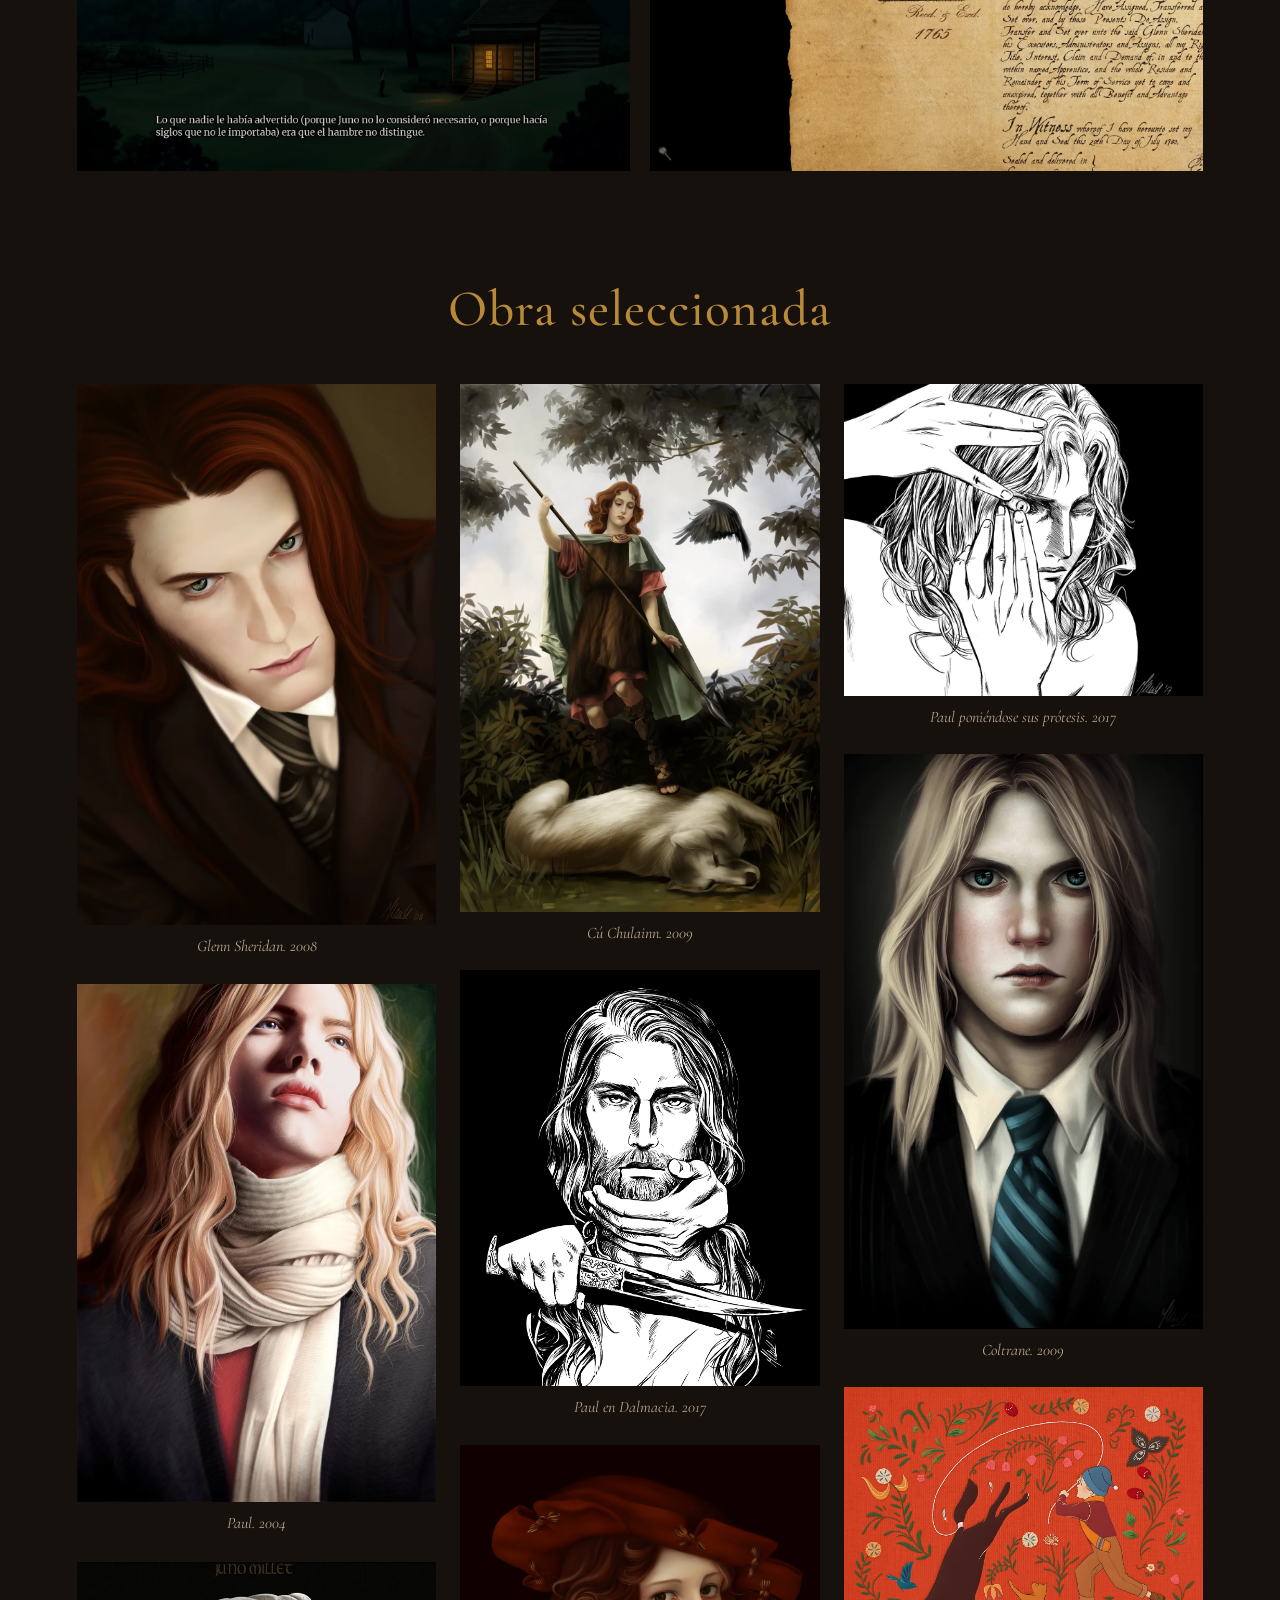
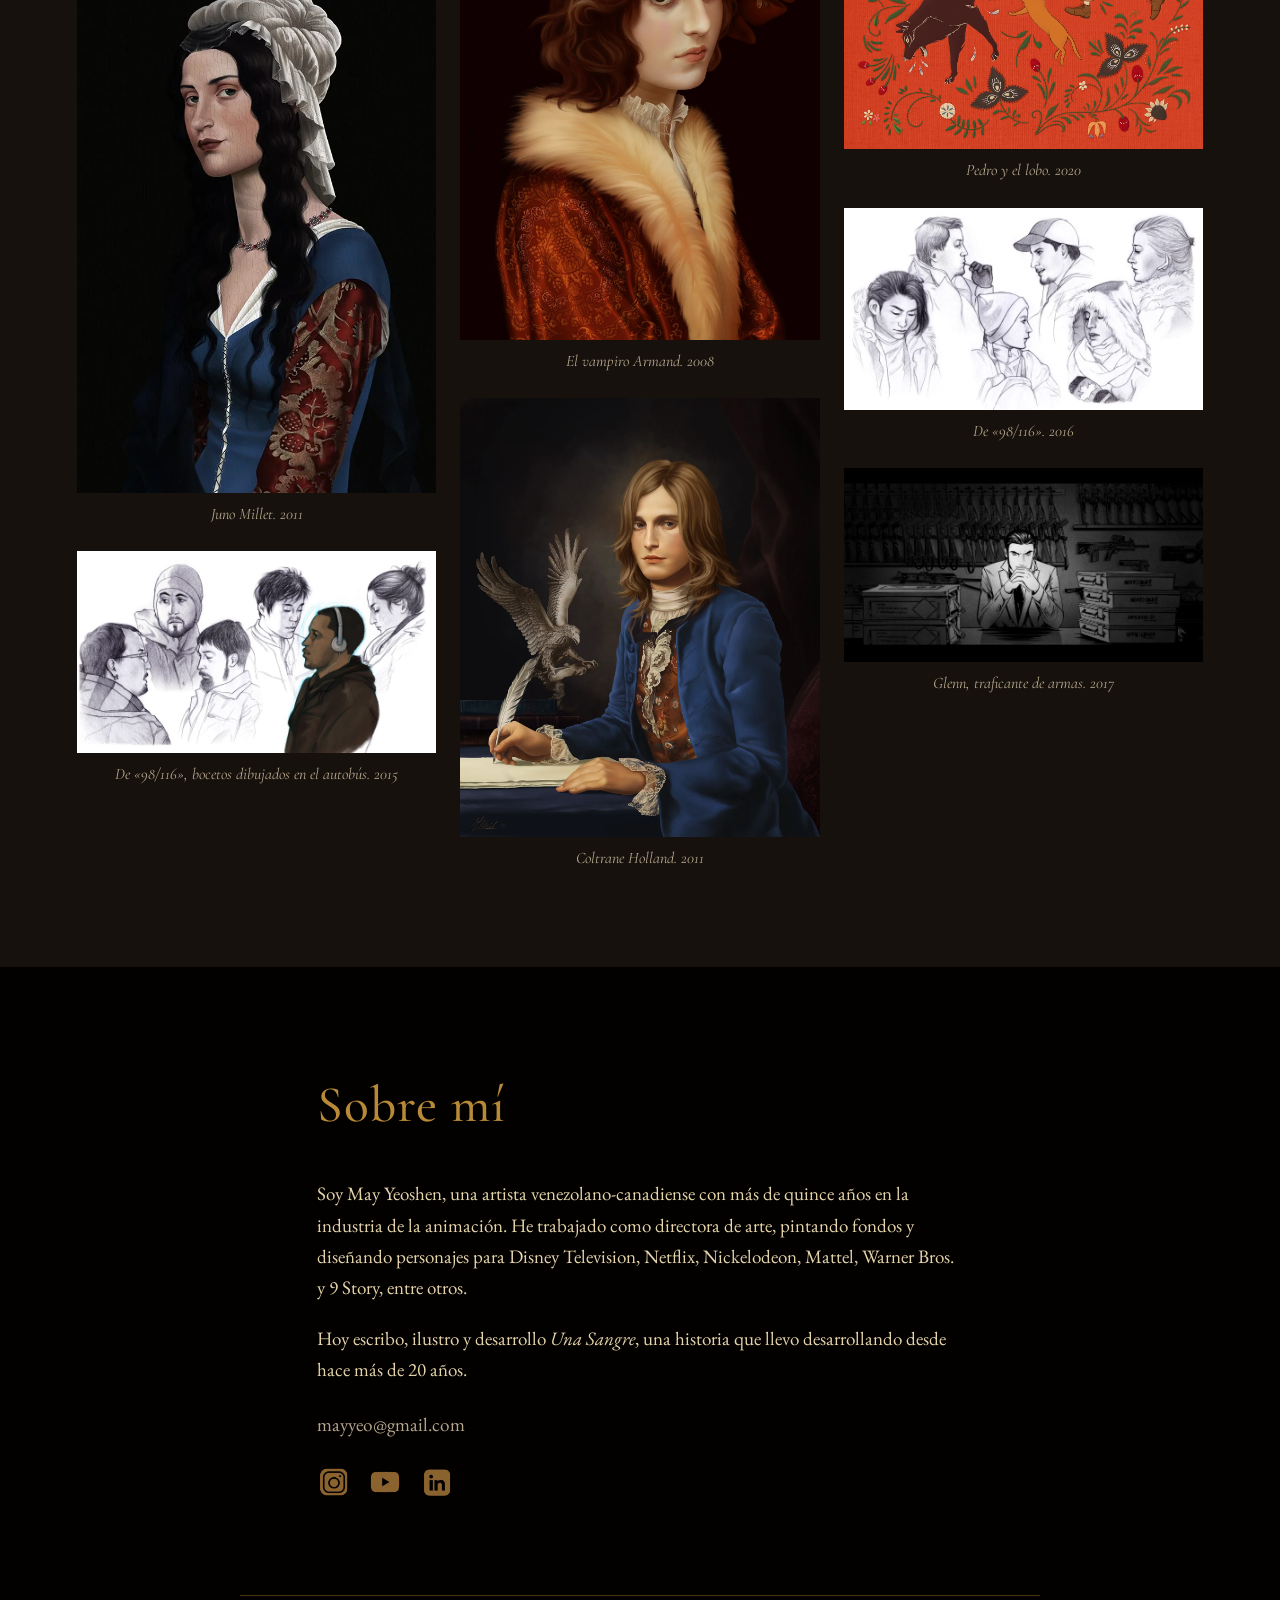
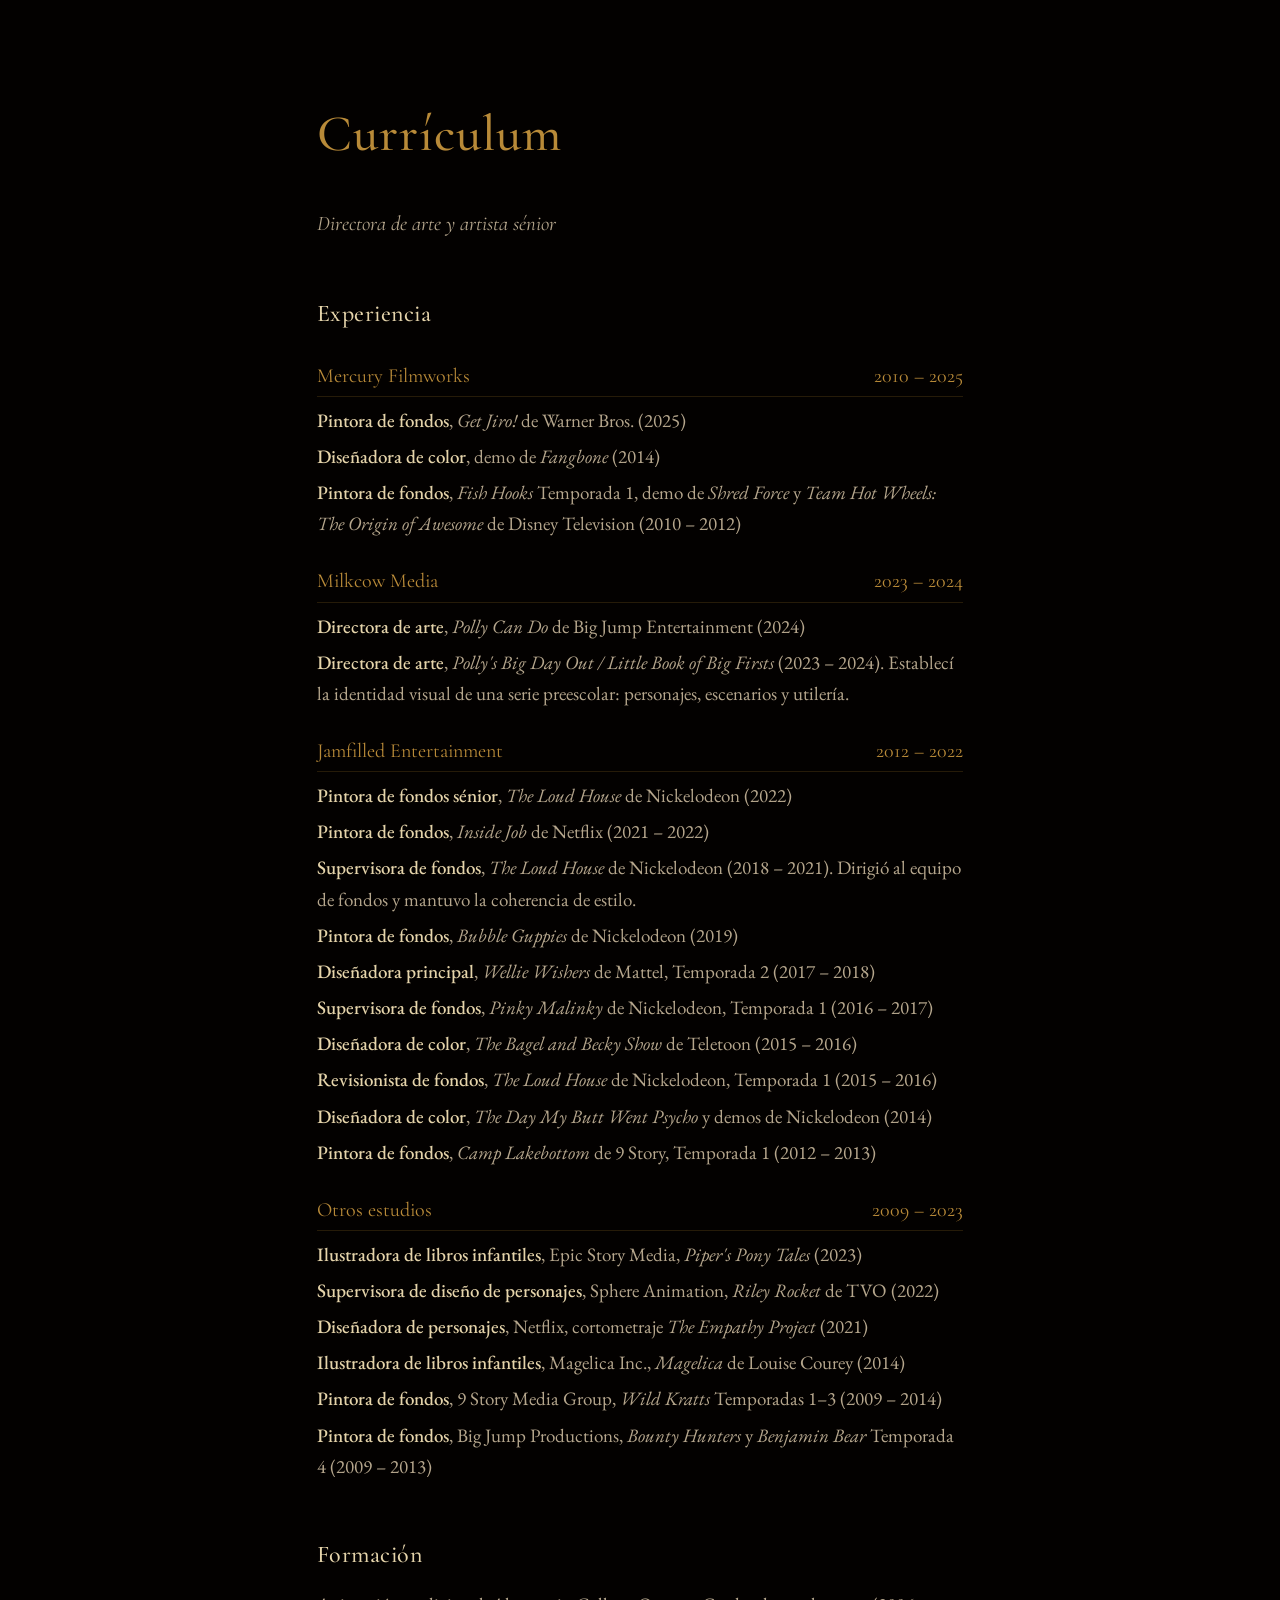
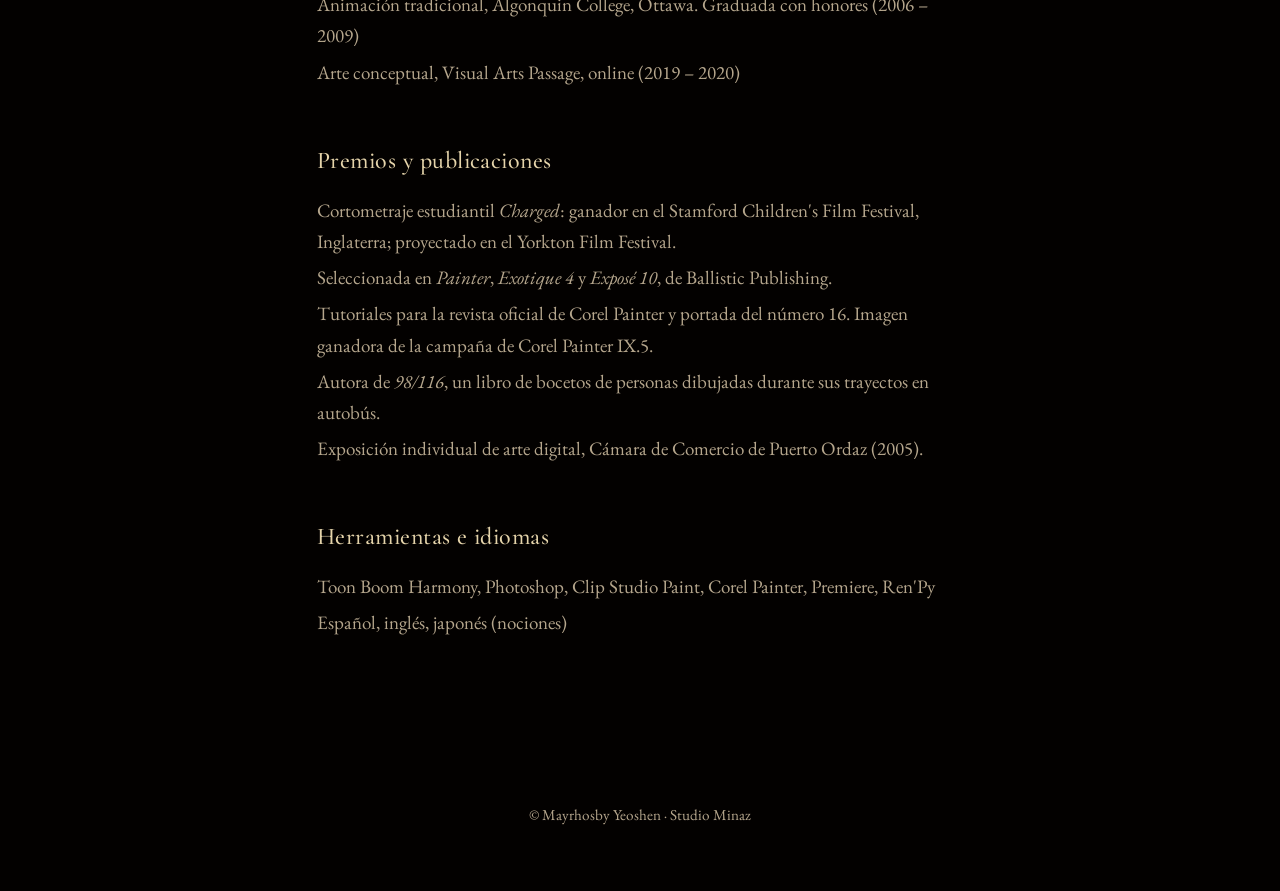
==== commit 0ae29d16: "Mejorado para version mobil" ====
--- a/es/index.html
+++ b/es/index.html
@@ -43,19 +43,19 @@
   <img class="hero__bg" src="../img/una-sangre/hero.webp" alt="">
   <div class="hero__content">
     <img class="hero__logo" src="../img/una-sangre/logo.webp" alt="Una Sangre">
-    <p class="hero__line">Una historia sobre el costo de seguir existiendo<br>aún cuando ya no queden razones para hacerlo.</p>
+    <p class="hero__line">Una historia sobre el costo de seguir existiendo <br class="br-desk">aun cuando ya no queden razones para hacerlo.</p>
     <div class="hero__actions">
       <a class="wishlist" href="https://store.steampowered.com/app/5543490/Una_Sangre/">
         <span class="icon icon--big">
           <img src="../img/icons/SteamLogoWL.webp" alt="">
           <img class="icon__hover" src="../img/icons/SteamLogoWLHover.webp" alt="">
         </span>
-        <span class="wishlist__text">Lista de Deseados</span>
+        <span class="wishlist__text">Lista de <br class="br-desk">Deseados</span>
       </a>
     </div>
 <!-- ===================== NEWSLETTER (KIT) ===================== -->
     <div class="newsletter">
-      <p class="newsletter__note">Suscríbete a nuestro boletín para recibir novedades<br>sobre la demo y la futura campaña de Kickstarter</p>
+      <p class="newsletter__note">Suscríbete a nuestro boletín <br class="br-desk">para recibir novedades sobre la demo <br class="br-desk">y la futura campaña de Kickstarter.</p>
       <script src="https://f.convertkit.com/ckjs/ck.5.js"></script>
       <form action="https://app.kit.com/forms/10202096/subscriptions" class="seva-form formkit-form newsletter__form" method="post" data-sv-form="10202096" data-uid="24d27577b9" data-format="inline" data-version="5">
         <div data-style="clean">
@@ -129,7 +129,7 @@
   <div class="masonry">
     <figure><a href="../img/work/glenn-2008.webp" class="zoom"><img src="../img/work/glenn-2008.webp" alt="Retrato de un hombre de cabello largo y rojo con traje oscuro" loading="lazy"></a><figcaption>Glenn Sheridan. 2008</figcaption></figure>
     <figure><a href="../img/work/paul-scarf.webp" class="zoom"><img src="../img/work/paul-scarf.webp" alt="Retrato de un joven de cabello largo y rubio con una bufanda blanca" loading="lazy"></a><figcaption>Paul. 2004</figcaption></figure>
-    <figure><a href="../img/work/juno-millet.webp" class="zoom"><img src="../img/work/juno-millet.webp" alt="Retrato de una mujer con trajedel siglo XVI" loading="lazy"></a><figcaption>Juno Millet. 2011</figcaption></figure>
+    <figure><a href="../img/work/juno-millet.webp" class="zoom"><img src="../img/work/juno-millet.webp" alt="Retrato de una mujer con traje del siglo XVI" loading="lazy"></a><figcaption>Juno Millet. 2011</figcaption></figure>
     <figure><a href="../img/work/bus-01.webp" class="zoom"><img src="../img/work/bus-01.webp" alt="Bocetos a lápiz de pasajeros de autobús" loading="lazy"></a><figcaption>De «98/116», bocetos dibujados en el autobús. 2015</figcaption></figure>
     <figure><a href="../img/work/cuchulainn.webp" class="zoom"><img src="../img/work/cuchulainn.webp" alt="Ilustración de un guerrero con una lanza de pie sobre un lobo caído" loading="lazy"></a><figcaption>Cú Chulainn. 2009</figcaption></figure>
     <figure><a href="../img/work/dagger-ink.webp" class="zoom"><img src="../img/work/dagger-ink.webp" alt="Dibujo a tinta de un hombre barbudo con una daga en el cuello" loading="lazy"></a><figcaption>Paul en Dalmacia. 2017</figcaption></figure>
--- a/style.css
+++ b/style.css
@@ -232,3 +232,23 @@
 @media (max-width:820px){
   html:lang(ja) body{font-size:16px}
 }
+
+/* ---------- Mobile fixes (EN / ES / JA) ---------- */
+.hero__line,.newsletter__note{text-wrap:balance}
+@media (max-width:820px){
+  /* forced desktop line breaks are ignored on phones so lines don't orphan */
+  .br-desk{display:none}
+  /* menu: links on one row, language switcher centred on its own row */
+  .nav nav{justify-content:center}
+  .lang{flex-basis:100%; justify-content:center; margin:0; padding:0; border-left:0}
+  /* keep the hero compact so it fits one screen and the background doesn't zoom */
+  .hero__content{padding:6.2rem 16px 2rem}
+  .hero__logo{width:min(380px,70vw); margin-bottom:1rem}
+  .hero__line{font-size:1.15rem; line-height:1.4; margin-bottom:1.2rem}
+  .newsletter__note{font-size:1rem; line-height:1.4; margin-bottom:.8rem}
+  .wishlist__text{white-space:nowrap}
+  html:not(:lang(en)) .wishlist__text{font-size:1.3rem}
+  /* Japanese: smaller headings and tighter spacing so words don't break mid-word */
+  html:lang(ja) h2{font-size:clamp(1.7rem,6.5vw,2.4rem); letter-spacing:.04em; line-break:strict}
+  html:lang(ja) .wishlist__text{font-size:1.2rem; letter-spacing:.04em}
+}
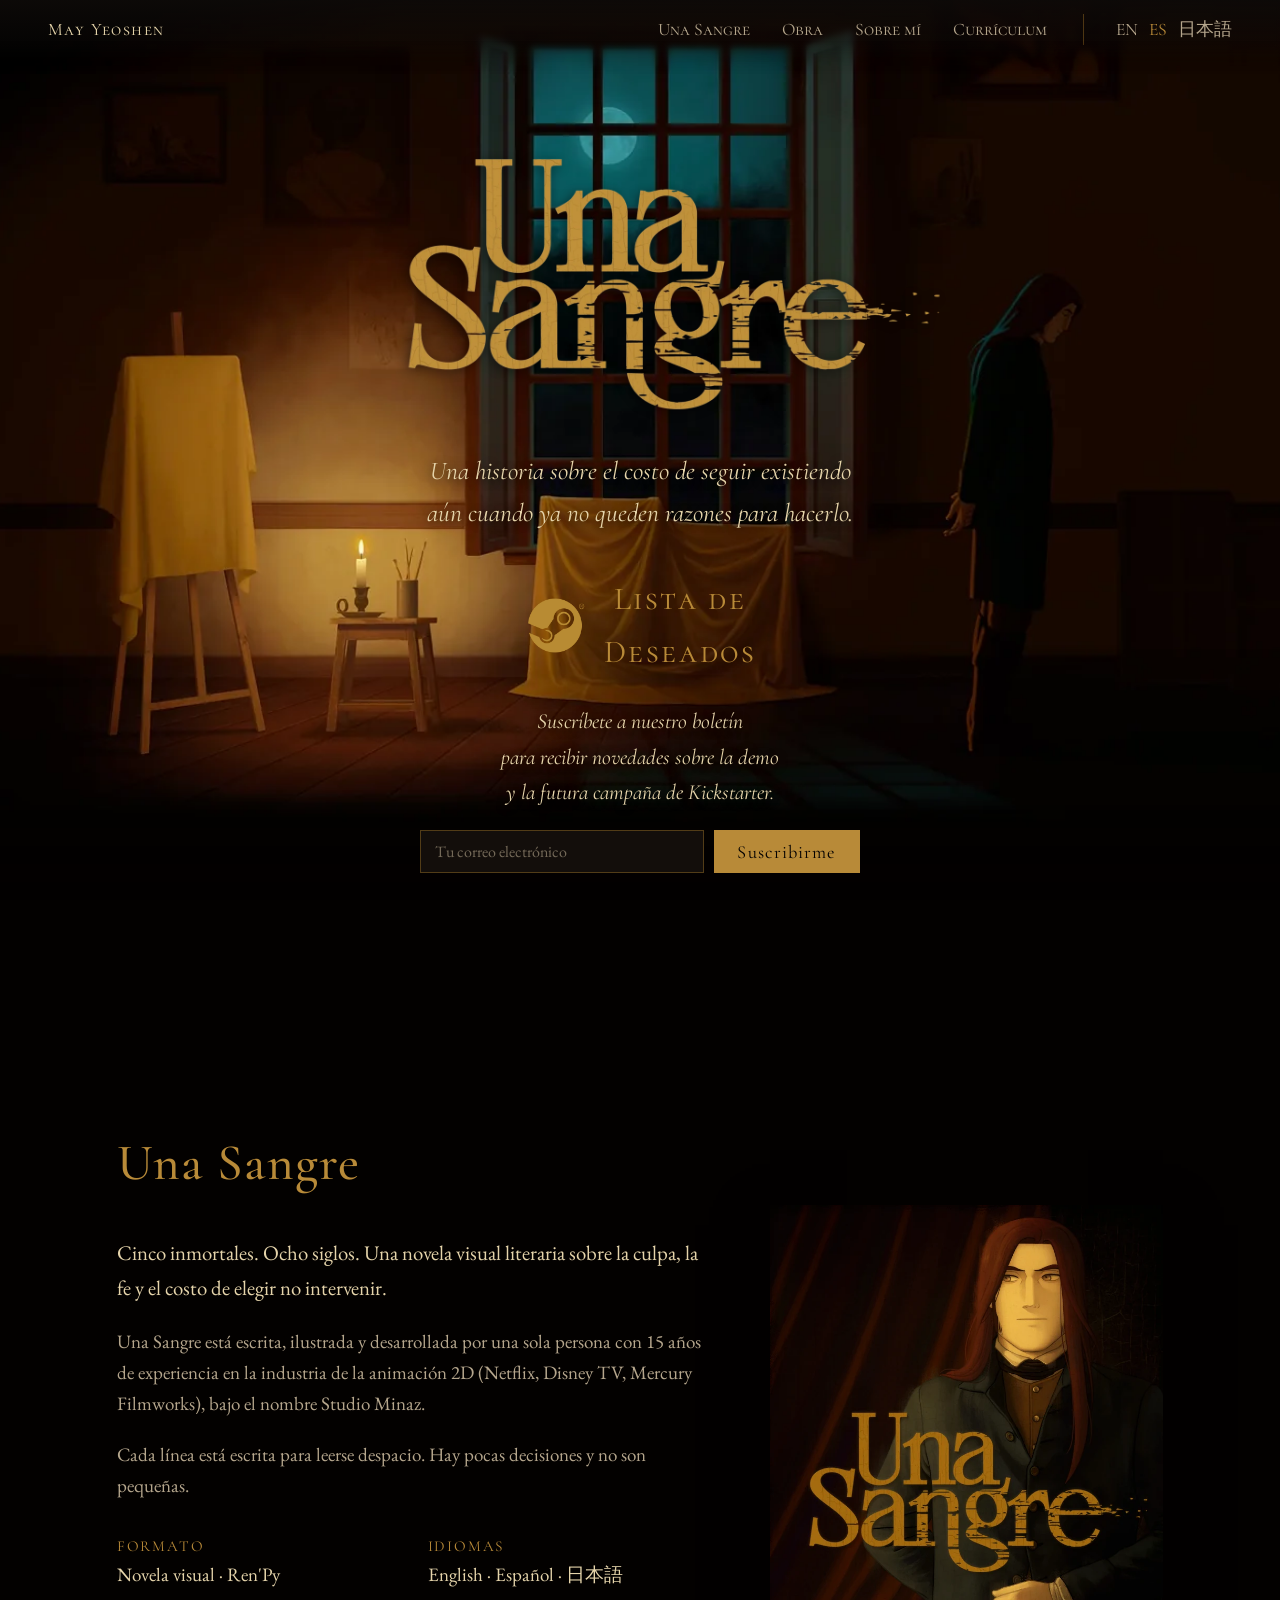
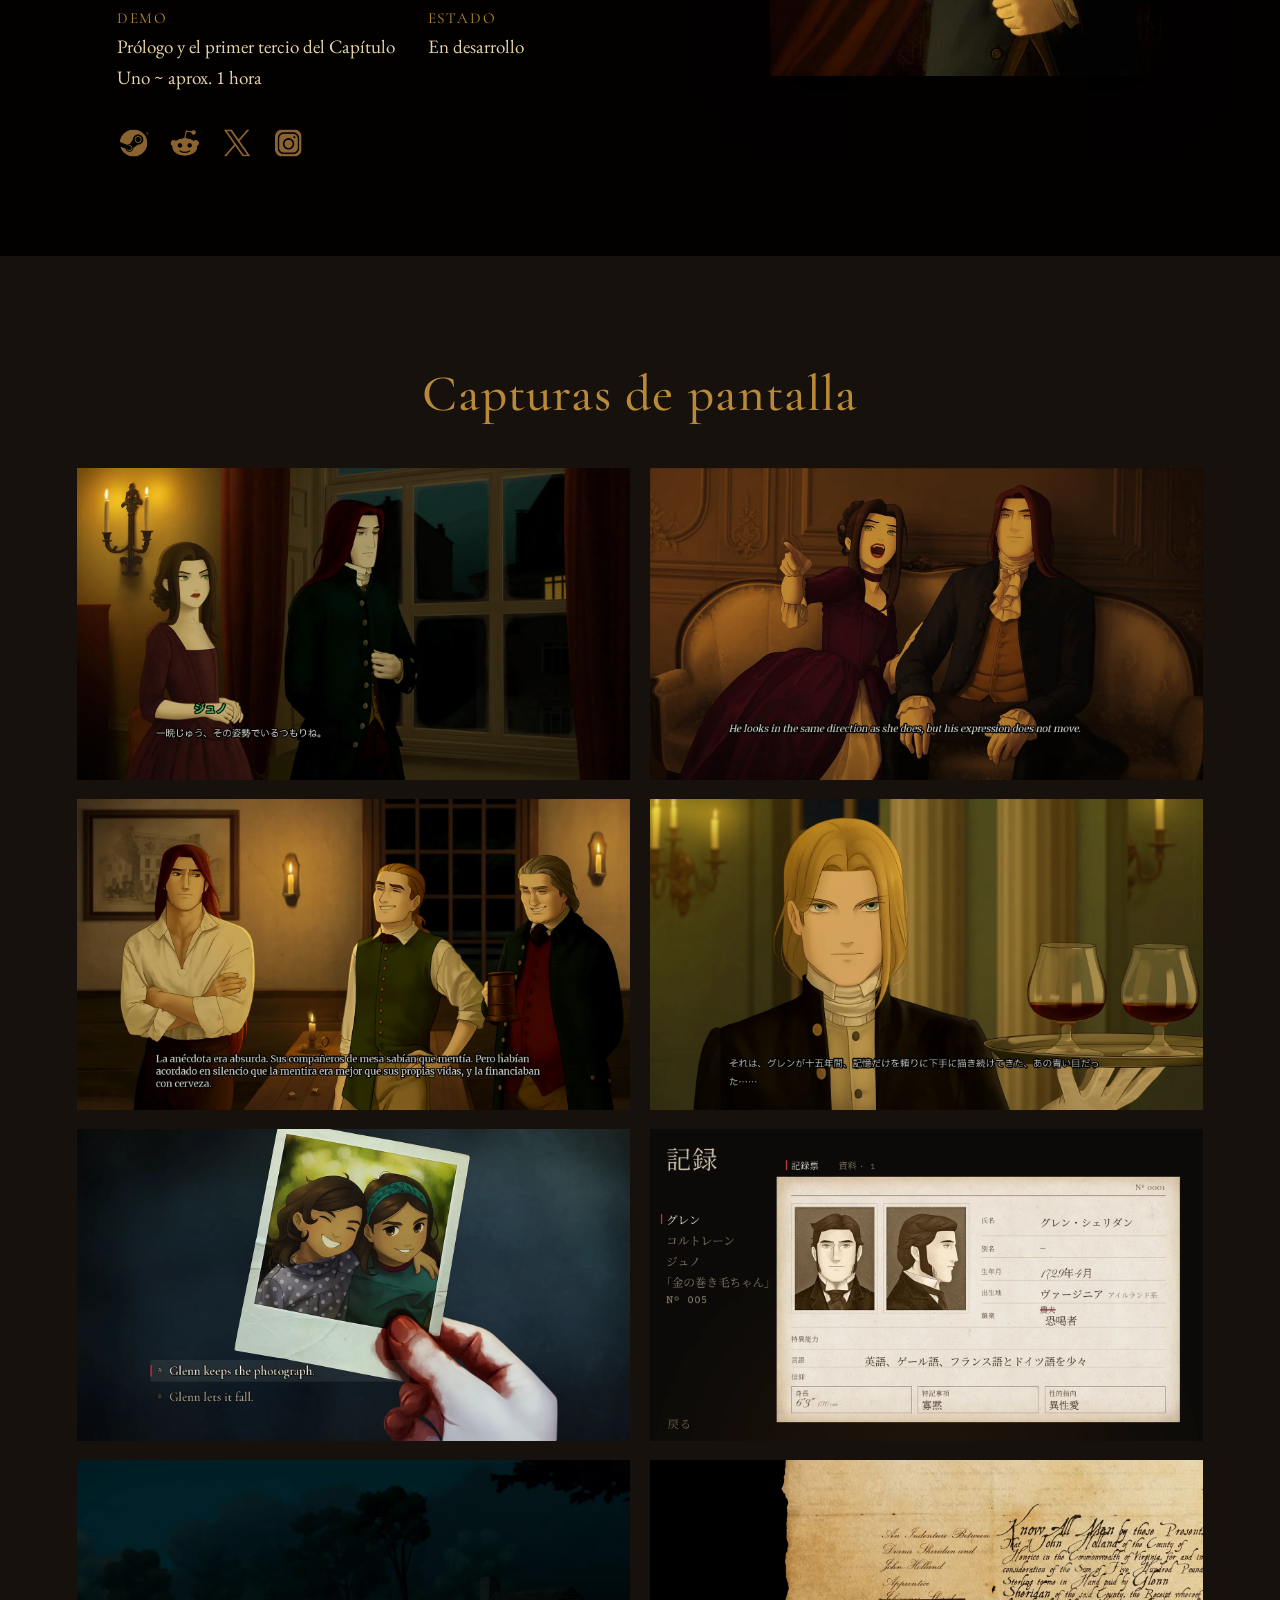
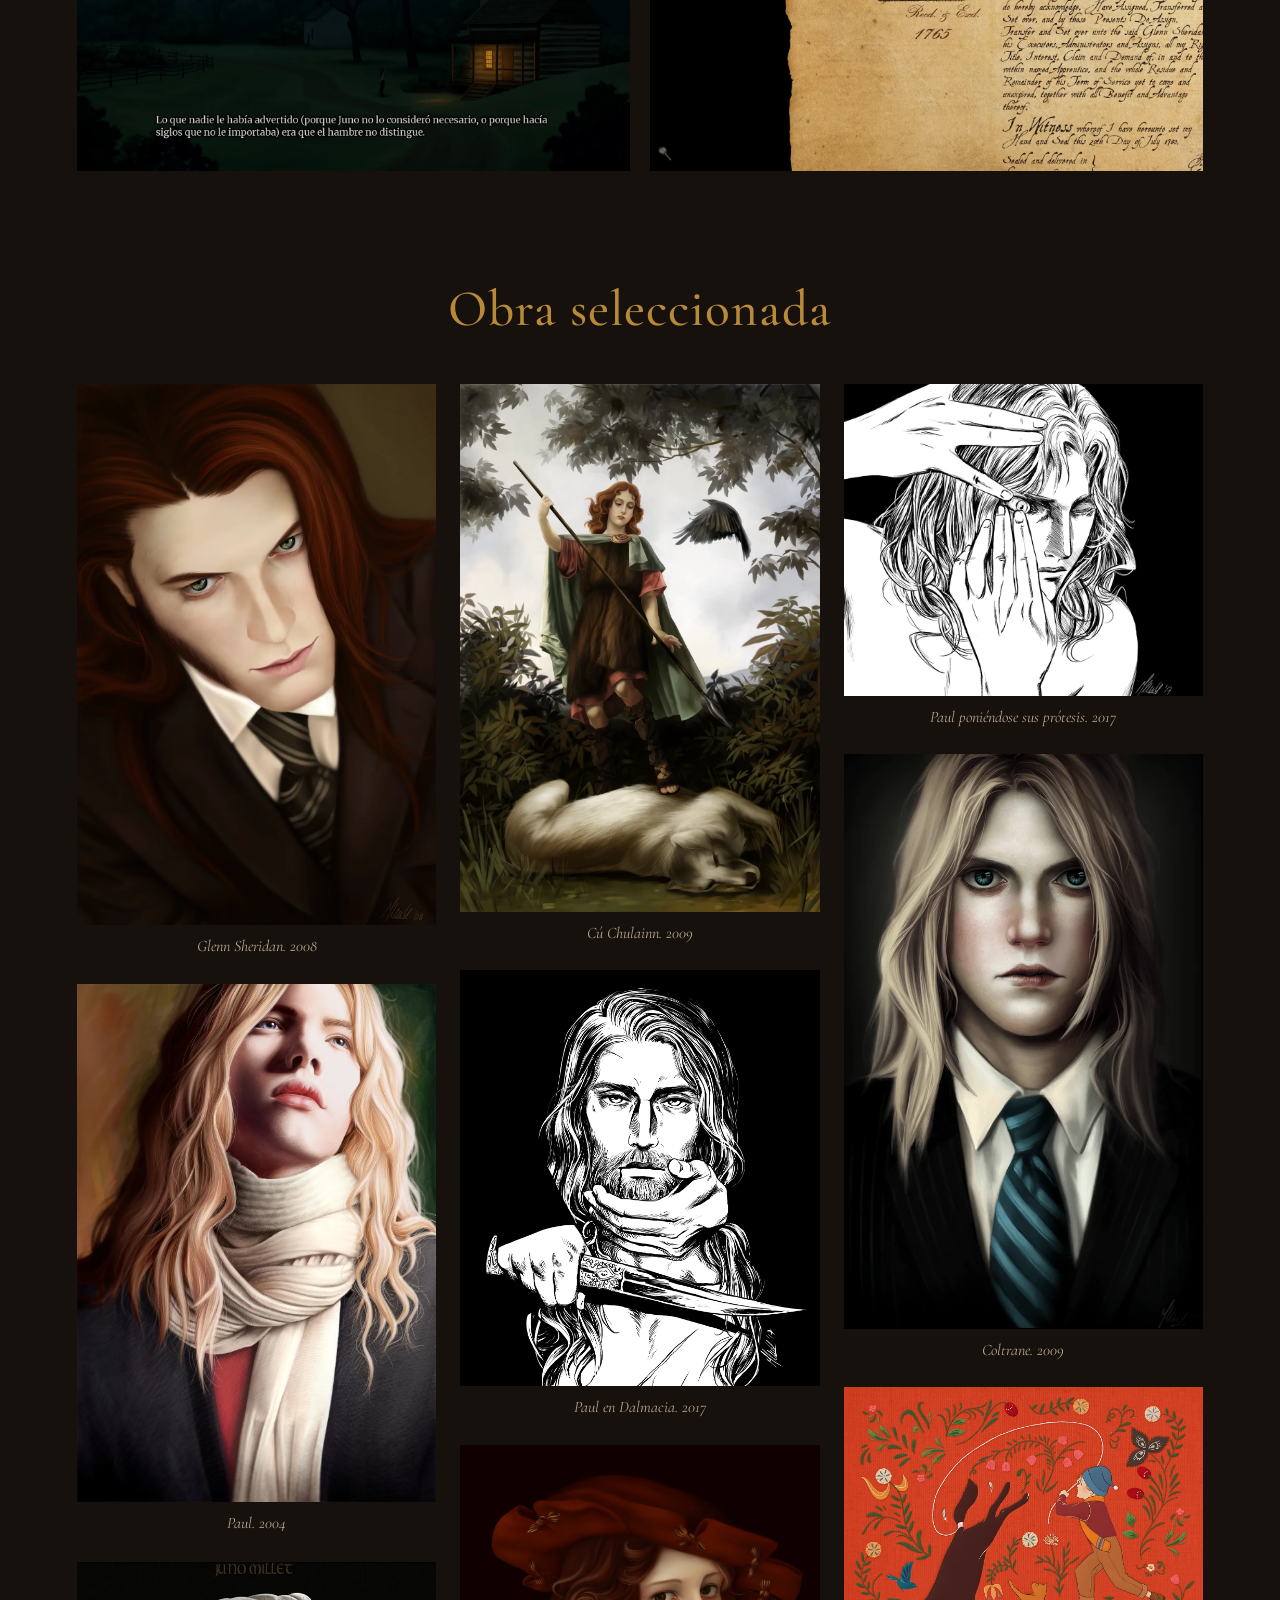
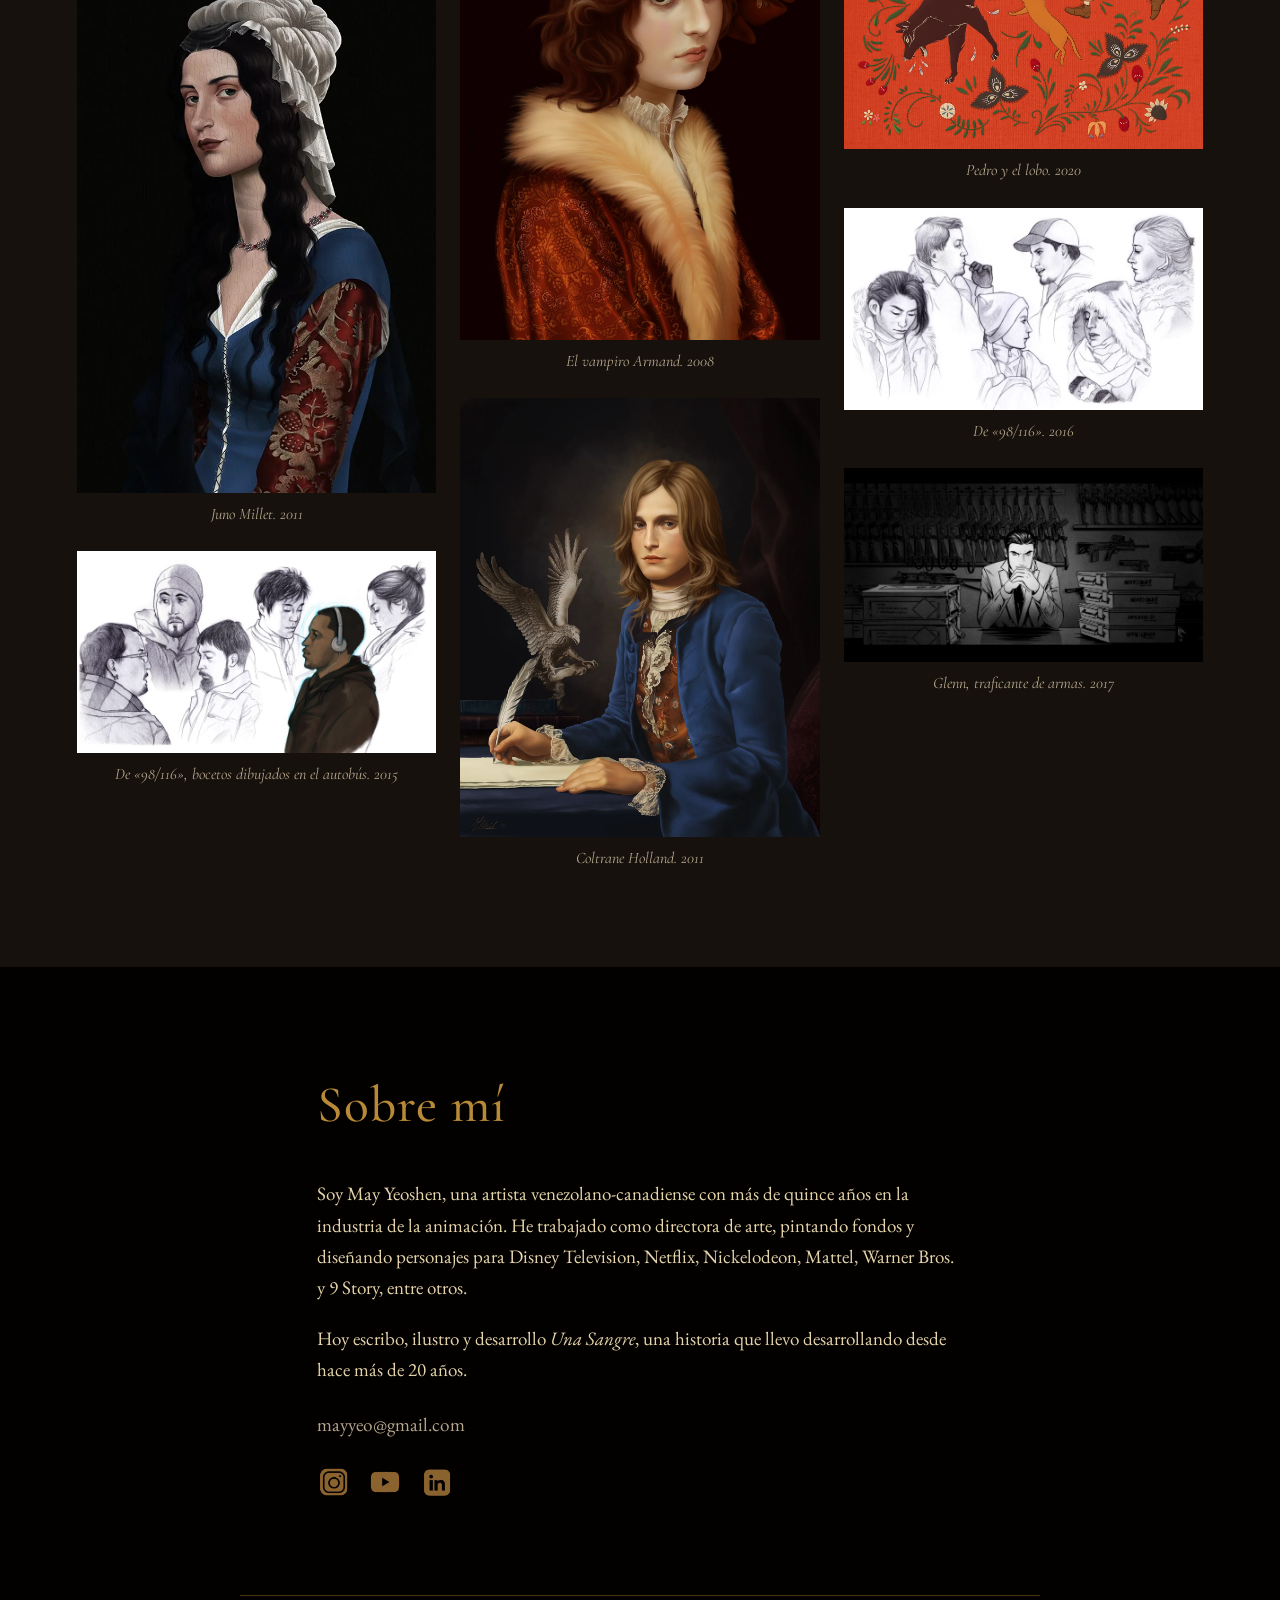
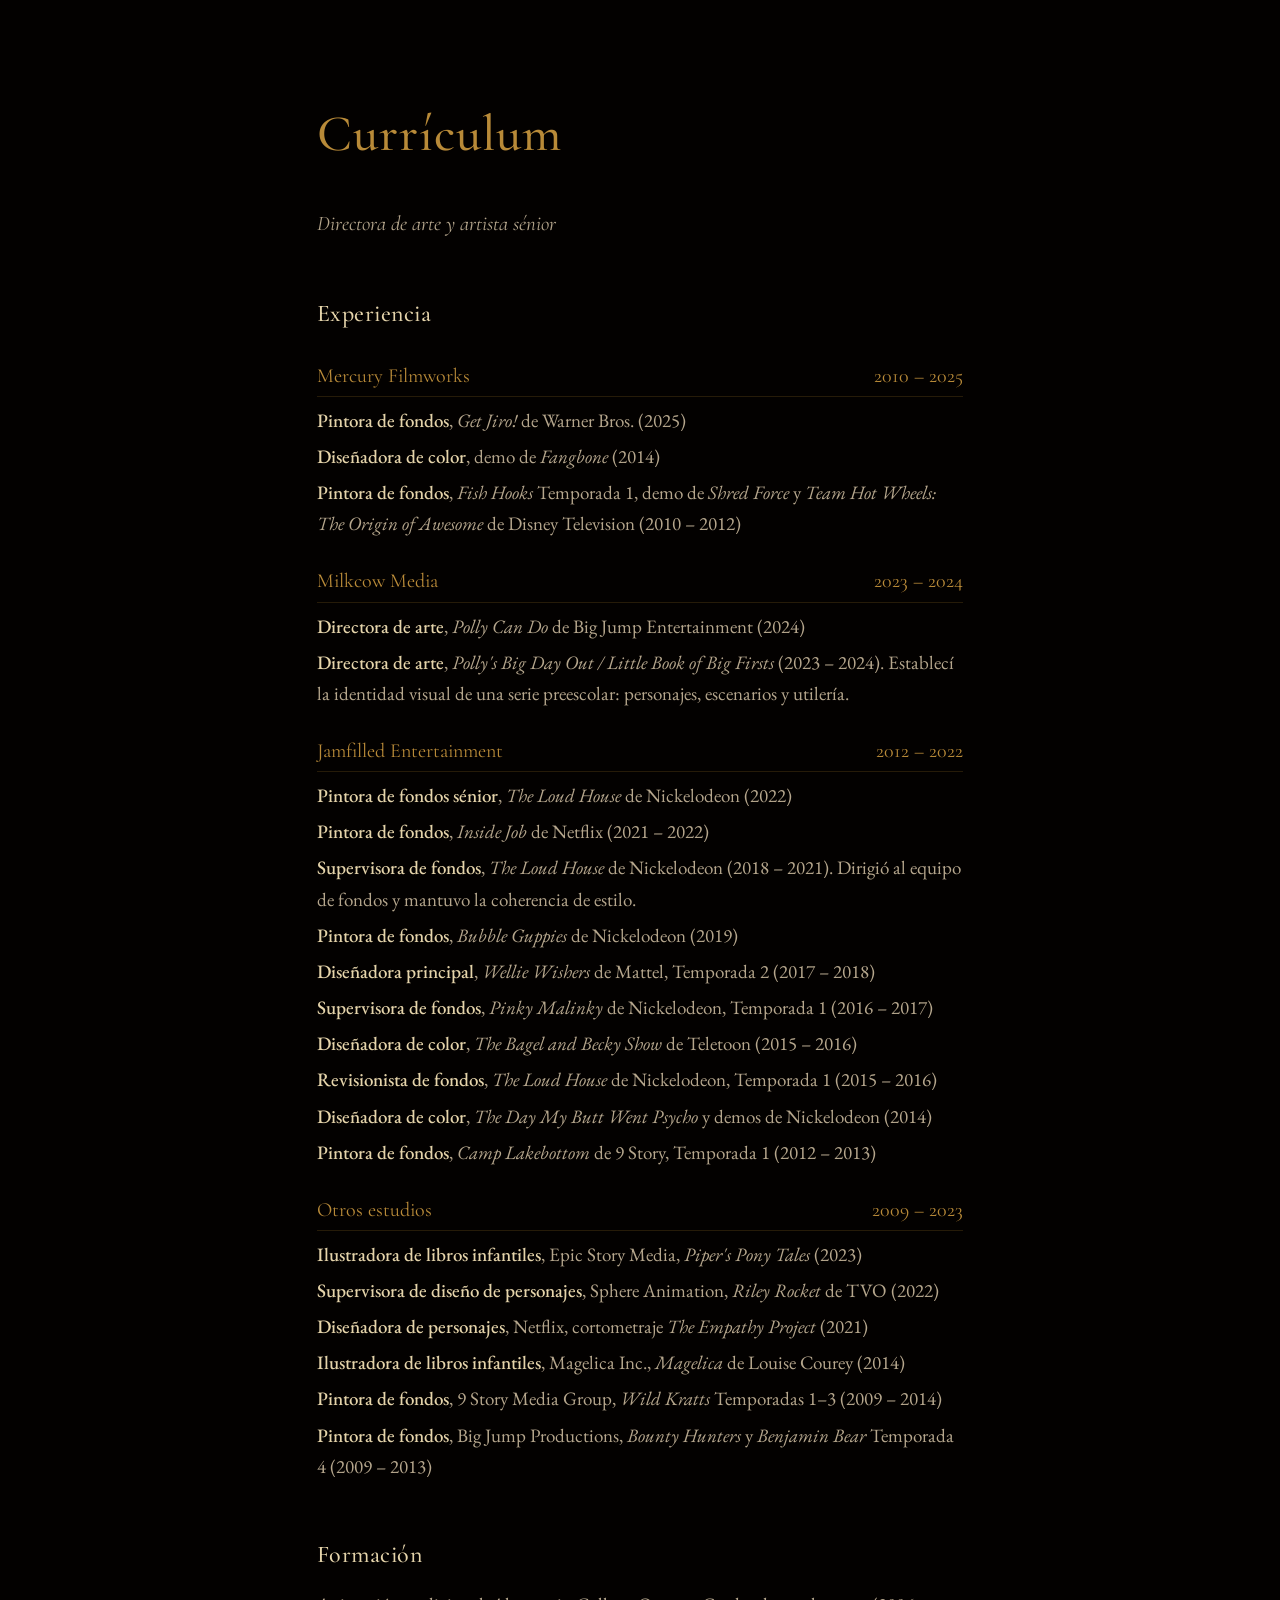
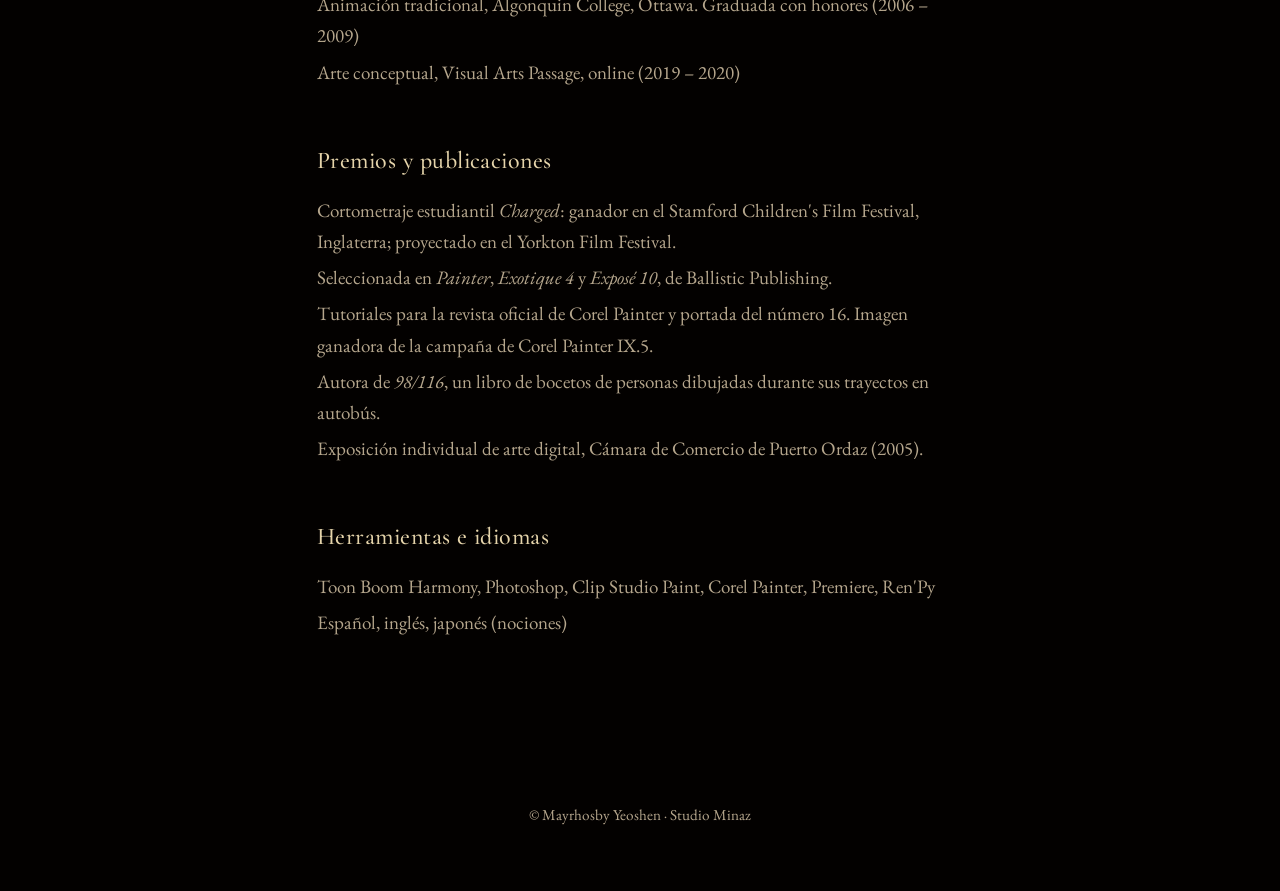
==== commit d663fd2a: "Steam link now with UTM For Steam metrics" ====
--- a/es/index.html
+++ b/es/index.html
@@ -43,9 +43,9 @@
   <img class="hero__bg" src="../img/una-sangre/hero.webp" alt="">
   <div class="hero__content">
     <img class="hero__logo" src="../img/una-sangre/logo.webp" alt="Una Sangre">
-    <p class="hero__line">Una historia sobre el costo de seguir existiendo <br class="br-desk">aun cuando ya no queden razones para hacerlo.</p>
+    <p class="hero__line">Una historia sobre el costo de seguir existiendo <br class="br-desk">aún cuando ya no queden razones para hacerlo.</p>
     <div class="hero__actions">
-      <a class="wishlist" href="https://store.steampowered.com/app/5543490/Una_Sangre/">
+      <a class="wishlist" href="https://store.steampowered.com/app/5543490/Una_Sangre/?utm_source=mayyeo_web&amp;utm_medium=web&amp;utm_campaign=wishlist_hero_es">
         <span class="icon icon--big">
           <img src="../img/icons/SteamLogoWL.webp" alt="">
           <img class="icon__hover" src="../img/icons/SteamLogoWLHover.webp" alt="">
@@ -87,7 +87,7 @@
       <div><dt>Estado</dt><dd>En desarrollo</dd></div>
     </dl>
     <div class="socials">
-      <a class="icon" href="https://store.steampowered.com/app/5543490/Una_Sangre/" aria-label="Una Sangre en Steam" title="Una Sangre en Steam">
+      <a class="icon" href="https://store.steampowered.com/app/5543490/Una_Sangre/?utm_source=mayyeo_web&amp;utm_medium=web&amp;utm_campaign=steam_icon_es" aria-label="Una Sangre en Steam" title="Una Sangre en Steam">
         <img src="../img/icons/steam.webp" alt="">
         <img class="icon__hover" src="../img/icons/steam-hover.webp" alt="">
       </a>
--- a/style.css
+++ b/style.css
@@ -252,3 +252,32 @@
   html:lang(ja) h2{font-size:clamp(1.7rem,6.5vw,2.4rem); letter-spacing:.04em; line-break:strict}
   html:lang(ja) .wishlist__text{font-size:1.2rem; letter-spacing:.04em}
 }
+
+/* ---------- Hero background: fixed size, independent of the text ---------- */
+/* The image is sized by the screen (100svh), not by the hero section, so it no longer
+   changes size when the text is longer in another language. If the content is taller
+   than the screen, the picture fades into the page background at its bottom edge. */
+.hero{background:var(--ink)}
+.hero__bg{
+  inset:auto;           /* cancel the old inset:0 */
+  top:0; left:0;
+  width:100%; height:100svh;
+  -webkit-mask-image:linear-gradient(to bottom,#000 88%,transparent);
+          mask-image:linear-gradient(to bottom,#000 88%,transparent);
+}
+
+/* ---------- Menu: same height in every language ---------- */
+/* Each menu item gets a fixed box height, so taller Japanese glyphs/line-height
+   can no longer make the bar taller than in English or Spanish. */
+.nav__name,
+.nav nav a{
+  display:flex; align-items:center;
+  height:1.9rem; line-height:1; white-space:nowrap;
+}
+.nav .lang{height:1.9rem}
+@media (max-width:820px){
+  /* menu text scales with the screen so the links always fit on ONE row in EN, ES and JA,
+     and the language switcher always sits on the second row */
+  .nav{font-size:clamp(.72rem,3.7vw,1rem)}
+  .nav nav{gap:.2rem clamp(.5rem,2.4vw,1rem); flex-wrap:wrap}
+}
